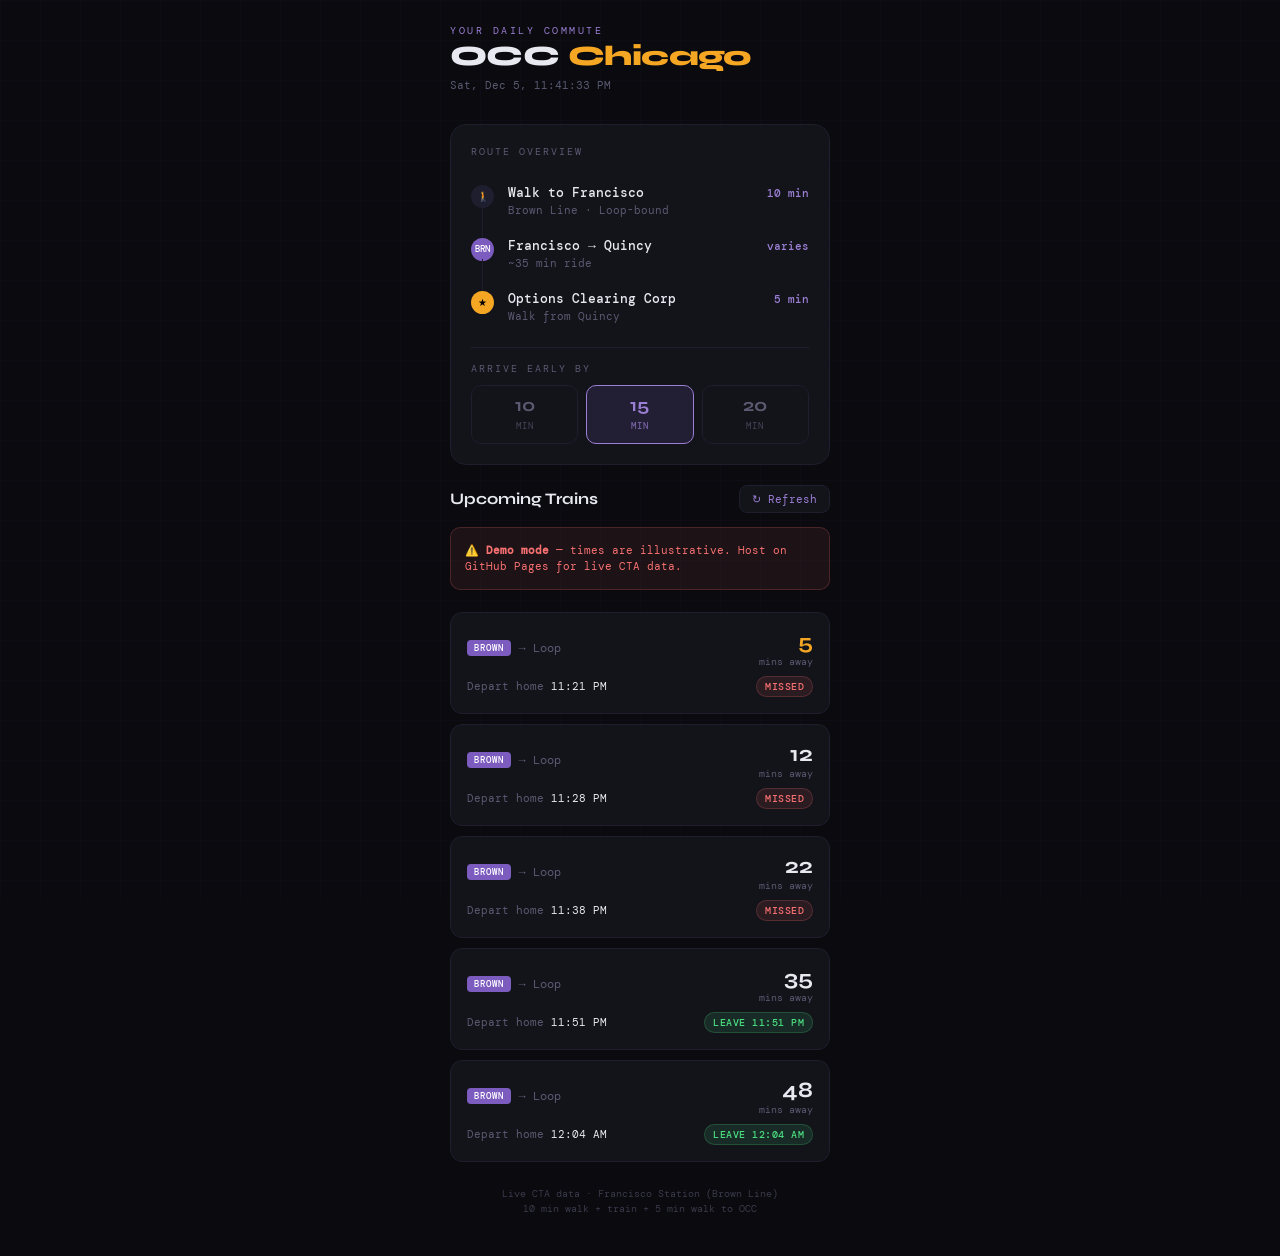
==== index.html @ 8ec89759 "Add files via upload" ====
<!DOCTYPE html>
<html lang="en">
<head>
<meta charset="UTF-8">
<meta name="viewport" content="width=device-width, initial-scale=1.0">
<title>OCC Commute</title>
<link href="https://fonts.googleapis.com/css2?family=DM+Mono:wght@300;400;500&family=Syne:wght@700;800&display=swap" rel="stylesheet">
<style>
  :root {
    --bg: #0a0a0f;
    --surface: #13131a;
    --border: #1e1e2e;
    --brown: #7c5cbf;
    --brown-light: #9b7fd4;
    --accent: #f5a623;
    --text: #e8e8f0;
    --muted: #5a5a72;
    --green: #4ade80;
    --red: #f87171;
  }

  * { box-sizing: border-box; margin: 0; padding: 0; }

  body {
    background: var(--bg);
    color: var(--text);
    font-family: 'DM Mono', monospace;
    min-height: 100vh;
    padding: 0;
    overflow-x: hidden;
  }

  /* Animated grid background */
  body::before {
    content: '';
    position: fixed;
    inset: 0;
    background-image:
      linear-gradient(rgba(124,92,191,0.04) 1px, transparent 1px),
      linear-gradient(90deg, rgba(124,92,191,0.04) 1px, transparent 1px);
    background-size: 40px 40px;
    pointer-events: none;
    z-index: 0;
  }

  .app {
    position: relative;
    z-index: 1;
    max-width: 420px;
    margin: 0 auto;
    padding: 24px 20px 40px;
  }

  /* Header */
  .header {
    margin-bottom: 32px;
  }

  .header-label {
    font-size: 10px;
    letter-spacing: 0.25em;
    color: var(--brown-light);
    text-transform: uppercase;
    margin-bottom: 4px;
  }

  .header h1 {
    font-family: 'Syne', sans-serif;
    font-size: 28px;
    font-weight: 800;
    letter-spacing: -0.02em;
    line-height: 1.1;
  }

  .header h1 span {
    color: var(--accent);
  }

  .current-time {
    font-size: 11px;
    color: var(--muted);
    margin-top: 6px;
  }

  /* Route card */
  .route-card {
    background: var(--surface);
    border: 1px solid var(--border);
    border-radius: 16px;
    padding: 20px;
    margin-bottom: 20px;
  }

  .route-title {
    font-size: 10px;
    letter-spacing: 0.2em;
    text-transform: uppercase;
    color: var(--muted);
    margin-bottom: 16px;
  }

  .route-steps {
    display: flex;
    flex-direction: column;
    gap: 0;
  }

  .step {
    display: flex;
    align-items: flex-start;
    gap: 14px;
    padding: 10px 0;
    position: relative;
  }

  .step:not(:last-child)::after {
    content: '';
    position: absolute;
    left: 11px;
    top: 32px;
    bottom: -10px;
    width: 1px;
    background: var(--border);
  }

  .step-dot {
    width: 23px;
    height: 23px;
    border-radius: 50%;
    flex-shrink: 0;
    display: flex;
    align-items: center;
    justify-content: center;
    font-size: 10px;
    font-weight: 500;
    margin-top: 1px;
  }

  .step-dot.walk { background: var(--border); color: var(--muted); }
  .step-dot.train { background: var(--brown); color: white; font-size: 9px; }
  .step-dot.dest { background: var(--accent); color: #000; }

  .step-info { flex: 1; }
  .step-name { font-size: 13px; font-weight: 500; color: var(--text); }
  .step-detail { font-size: 11px; color: var(--muted); margin-top: 2px; }

  .step-time {
    font-size: 11px;
    color: var(--brown-light);
    font-weight: 500;
    white-space: nowrap;
    margin-top: 2px;
  }

  /* Trains section */
  .section-header {
    display: flex;
    align-items: center;
    justify-content: space-between;
    margin-bottom: 14px;
  }

  .section-title {
    font-family: 'Syne', sans-serif;
    font-size: 16px;
    font-weight: 700;
  }

  .refresh-btn {
    background: var(--surface);
    border: 1px solid var(--border);
    color: var(--brown-light);
    padding: 6px 12px;
    border-radius: 8px;
    font-family: 'DM Mono', monospace;
    font-size: 11px;
    cursor: pointer;
    transition: all 0.2s;
  }

  .refresh-btn:hover {
    border-color: var(--brown);
    color: var(--brown-light);
    background: rgba(124,92,191,0.1);
  }

  .refresh-btn.loading {
    opacity: 0.5;
    pointer-events: none;
  }

  /* Train items */
  .trains-list {
    display: flex;
    flex-direction: column;
    gap: 10px;
  }

  .train-item {
    background: var(--surface);
    border: 1px solid var(--border);
    border-radius: 12px;
    padding: 16px;
    cursor: pointer;
    transition: all 0.2s;
    position: relative;
    overflow: hidden;
  }

  .train-item::before {
    content: '';
    position: absolute;
    left: 0;
    top: 0;
    bottom: 0;
    width: 3px;
    background: var(--brown);
    border-radius: 3px 0 0 3px;
    opacity: 0;
    transition: opacity 0.2s;
  }

  .train-item:hover, .train-item.selected {
    border-color: var(--brown);
    background: rgba(124,92,191,0.08);
  }

  .train-item:hover::before, .train-item.selected::before {
    opacity: 1;
  }

  .train-item.selected {
    border-color: var(--brown-light);
  }

  .train-top {
    display: flex;
    align-items: center;
    justify-content: space-between;
    margin-bottom: 8px;
  }

  .train-route {
    display: flex;
    align-items: center;
    gap: 8px;
  }

  .line-badge {
    background: var(--brown);
    color: white;
    font-size: 9px;
    font-weight: 500;
    letter-spacing: 0.1em;
    padding: 2px 7px;
    border-radius: 4px;
    text-transform: uppercase;
  }

  .train-dest {
    font-size: 12px;
    color: var(--muted);
  }

  .train-arr {
    font-family: 'Syne', sans-serif;
    font-size: 22px;
    font-weight: 700;
    color: var(--text);
  }

  .train-arr.soon { color: var(--accent); }
  .train-arr.now { color: var(--green); }

  .train-mins-label {
    font-size: 10px;
    color: var(--muted);
    text-align: right;
  }

  .train-bottom {
    display: flex;
    align-items: center;
    justify-content: space-between;
  }

  .train-depart {
    font-size: 11px;
    color: var(--muted);
  }

  .depart-highlight {
    color: var(--text);
  }

  .feasibility {
    font-size: 10px;
    padding: 3px 8px;
    border-radius: 20px;
    font-weight: 500;
    letter-spacing: 0.05em;
  }

  .feas-yes {
    background: rgba(74,222,128,0.12);
    color: var(--green);
    border: 1px solid rgba(74,222,128,0.2);
  }

  .feas-tight {
    background: rgba(245,166,35,0.12);
    color: var(--accent);
    border: 1px solid rgba(245,166,35,0.2);
  }

  .feas-no {
    background: rgba(248,113,113,0.1);
    color: var(--red);
    border: 1px solid rgba(248,113,113,0.2);
  }

  /* Selected summary */
  .summary-card {
    background: rgba(124,92,191,0.1);
    border: 1px solid var(--brown);
    border-radius: 16px;
    padding: 20px;
    margin-top: 20px;
    animation: fadeUp 0.3s ease;
  }

  @keyframes fadeUp {
    from { opacity: 0; transform: translateY(10px); }
    to { opacity: 1; transform: translateY(0); }
  }

  .summary-title {
    font-size: 10px;
    letter-spacing: 0.2em;
    text-transform: uppercase;
    color: var(--brown-light);
    margin-bottom: 14px;
  }

  .summary-timeline {
    display: flex;
    flex-direction: column;
    gap: 8px;
  }

  .summary-row {
    display: flex;
    justify-content: space-between;
    align-items: center;
    padding: 6px 0;
    border-bottom: 1px solid rgba(30,30,46,0.8);
  }

  .summary-row:last-child { border-bottom: none; }

  .summary-label { font-size: 11px; color: var(--muted); }
  .summary-value { font-size: 12px; color: var(--text); font-weight: 500; }
  .summary-value.arrival { color: var(--accent); font-family: 'Syne', sans-serif; font-size: 18px; }

  /* Status messages */
  .status-msg {
    text-align: center;
    padding: 40px 20px;
    color: var(--muted);
    font-size: 12px;
    line-height: 1.6;
  }

  .status-msg .icon {
    font-size: 28px;
    display: block;
    margin-bottom: 10px;
  }

  .error-msg {
    color: var(--red);
    background: rgba(248,113,113,0.08);
    border: 1px solid rgba(248,113,113,0.2);
    border-radius: 10px;
    padding: 14px;
    font-size: 12px;
    line-height: 1.5;
  }

  .spinner {
    display: inline-block;
    width: 16px; height: 16px;
    border: 2px solid var(--border);
    border-top-color: var(--brown-light);
    border-radius: 50%;
    animation: spin 0.7s linear infinite;
    vertical-align: middle;
    margin-right: 6px;
  }

  @keyframes spin { to { transform: rotate(360deg); } }

  /* Buffer selector */
  .buffer-section {
    margin-bottom: 20px;
  }

  .buffer-label {
    font-size: 10px;
    letter-spacing: 0.2em;
    text-transform: uppercase;
    color: var(--muted);
    margin-bottom: 10px;
  }

  .buffer-options {
    display: flex;
    gap: 8px;
  }

  .buffer-btn {
    flex: 1;
    background: var(--surface);
    border: 1px solid var(--border);
    color: var(--muted);
    padding: 10px 0;
    border-radius: 10px;
    font-family: 'DM Mono', monospace;
    font-size: 13px;
    cursor: pointer;
    transition: all 0.2s;
    text-align: center;
  }

  .buffer-btn:hover {
    border-color: var(--brown);
    color: var(--text);
  }

  .buffer-btn.active {
    background: rgba(124,92,191,0.15);
    border-color: var(--brown-light);
    color: var(--brown-light);
    font-weight: 500;
  }

  .buffer-btn .buf-min {
    display: block;
    font-family: 'Syne', sans-serif;
    font-size: 18px;
    font-weight: 700;
    color: inherit;
    line-height: 1;
    margin-bottom: 2px;
  }

  .buffer-btn .buf-label {
    font-size: 9px;
    letter-spacing: 0.1em;
    text-transform: uppercase;
    opacity: 0.7;
  }

  .api-note {
    font-size: 10px;
    color: var(--muted);
    text-align: center;
    margin-top: 24px;
    line-height: 1.5;
    opacity: 0.6;
  }
</style>
</head>
<body>
<div class="app">

  <div class="header">
    <div class="header-label">Your Daily Commute</div>
    <h1>OCC <span>Chicago</span></h1>
    <div class="current-time" id="currentTime"></div>
  </div>

  <!-- Route Overview -->
  <div class="route-card">
    <div class="route-title">Route Overview</div>
    <div class="route-steps">
      <div class="step">
        <div class="step-dot walk">🚶</div>
        <div class="step-info">
          <div class="step-name">Walk to Francisco</div>
          <div class="step-detail">Brown Line · Loop-bound</div>
        </div>
        <div class="step-time">10 min</div>
      </div>
      <div class="step">
        <div class="step-dot train">BRN</div>
        <div class="step-info">
          <div class="step-name">Francisco → Quincy</div>
          <div class="step-detail">~35 min ride</div>
        </div>
        <div class="step-time">varies</div>
      </div>
      <div class="step">
        <div class="step-dot dest">★</div>
        <div class="step-info">
          <div class="step-name">Options Clearing Corp</div>
          <div class="step-detail">Walk from Quincy</div>
        </div>
        <div class="step-time">5 min</div>
      </div>
    </div>

    <!-- Buffer baked into route card -->
    <div style="border-top: 1px solid var(--border); margin-top: 14px; padding-top: 14px;">
      <div class="buffer-label" style="margin-bottom:10px;">Arrive early by</div>
      <div class="buffer-options">
        <button class="buffer-btn" onclick="setBuffer(10)" id="buf-10">
          <span class="buf-min">10</span>
          <span class="buf-label">min</span>
        </button>
        <button class="buffer-btn active" onclick="setBuffer(15)" id="buf-15">
          <span class="buf-min">15</span>
          <span class="buf-label">min</span>
        </button>
        <button class="buffer-btn" onclick="setBuffer(20)" id="buf-20">
          <span class="buf-min">20</span>
          <span class="buf-label">min</span>
        </button>
      </div>
    </div>
  </div>

  <!-- Upcoming Trains -->
  <div class="section-header">
    <div class="section-title">Upcoming Trains</div>
    <button class="refresh-btn" id="refreshBtn" onclick="fetchTrains()">↻ Refresh</button>
  </div>

  <div class="trains-list" id="trainsList">
    <div class="status-msg">
      <span class="icon">🚂</span>
      Loading arrivals at Francisco...
    </div>
  </div>

  <div id="summarySection"></div>

  <div class="api-note">
    Live CTA data · Francisco Station (Brown Line)<br>
    10 min walk + train + 5 min walk to OCC
  </div>

</div>

<script>
const API_KEY = 'fd3f8a638792464abd6f64d6b929ff9c';
// Francisco Brown Line stop ID (Loop-bound / toward downtown)
const FRANCISCO_MAP_ID = '41800'; // Francisco station map ID (Brown Line)
const WALK_TO_STATION = 10; // minutes
const WALK_FROM_QUINCY = 5; // minutes
const TRAIN_RIDE = 35; // approximate minutes Francisco to Quincy

let selectedTrain = null;
let bufferMins = 15; // default buffer
window._lastEtas = null;
window._isDemo = false;

function setBuffer(mins) {
  bufferMins = mins;
  [10, 15, 20].forEach(b => {
    document.getElementById(`buf-${b}`)?.classList.toggle('active', b === mins);
  });
  // Re-render with new buffer if data is cached
  if (window._lastEtas) renderTrainItems(window._lastEtas, window._isDemo);
  // Clear summary since timing changed
  document.getElementById('summarySection').innerHTML = '';
  selectedTrain = null;
}

function updateClock() {
  const now = new Date();
  const opts = { hour: '2-digit', minute: '2-digit', second: '2-digit', weekday: 'short', month: 'short', day: 'numeric' };
  document.getElementById('currentTime').textContent = now.toLocaleString('en-US', opts);
}

function fmtTime(date) {
  return date.toLocaleTimeString('en-US', { hour: '2-digit', minute: '2-digit', hour12: true });
}

function parseCTATime(str) {
  // CTA format: 20240101 12:34:56
  const yr = parseInt(str.substring(0,4));
  const mo = parseInt(str.substring(4,6)) - 1;
  const dy = parseInt(str.substring(6,8));
  const hr = parseInt(str.substring(9,11));
  const mn = parseInt(str.substring(12,14));
  const sc = parseInt(str.substring(15,17));
  return new Date(yr, mo, dy, hr, mn, sc);
}

async function fetchTrains() {
  const btn = document.getElementById('refreshBtn');
  const list = document.getElementById('trainsList');
  btn.classList.add('loading');
  btn.textContent = '↻ Loading…';

  const url = `https://lapi.transitchicago.com/api/1.0/ttarrivals.aspx?key=${API_KEY}&mapid=${FRANCISCO_MAP_ID}&max=8&outputType=JSON`;

  try {
    const resp = await fetch(url);
    if (!resp.ok) throw new Error(`HTTP ${resp.status}`);
    const data = await resp.json();

    const root = data?.ctatt;
    if (!root) throw new Error('Invalid API response');

    const errCd = root.errCd?.[0] || root.errCd;
    if (errCd && errCd !== '0') {
      const errNm = root.errNm?.[0] || root.errNm || 'Unknown CTA error';
      throw new Error(`CTA API: ${errNm}`);
    }

    let etas = root.eta;
    if (!etas) {
      list.innerHTML = `<div class="status-msg"><span class="icon">😴</span>No upcoming trains found.<br>Service may be suspended or ended for the night.</div>`;
      return;
    }
    if (!Array.isArray(etas)) etas = [etas];

    const brn = etas.filter(e => e.rt === 'Brn');
    if (brn.length === 0) {
      list.innerHTML = `<div class="status-msg"><span class="icon">🟤</span>No Brown Line trains currently showing.<br>Try refreshing in a moment.</div>`;
      return;
    }

    renderTrains(brn);
  } catch (err) {
    console.error(err);
    list.innerHTML = `<div class="error-msg" style="margin-bottom:12px">⚠️ Could not reach CTA API.<br><small style="opacity:0.8">Error: ${err.message}</small><br><small style="opacity:0.6">Showing demo times below.</small></div>`;
    renderDemoTrains();
  } finally {
    btn.classList.remove('loading');
    btn.textContent = '↻ Refresh';
  }
}

function renderDemoTrains() {
  const now = new Date();
  const items = [5, 12, 22, 35, 48].map((mins, i) => ({
    arrT: new Date(now.getTime() + mins * 60000),
    destNm: 'Loop',
    isApp: mins <= 1,
    isSch: i % 3 === 0
  }));
  window._lastEtas = items;
  window._isDemo = true;
  renderTrainItems(items, true);
}

function renderTrains(etas) {
  const now = new Date();
  const items = etas.map(e => ({
    arrT: parseCTATime(e.arrT),
    destNm: e.destNm,
    isApp: e.isApp === '1',
    isSch: e.isSch === '1'
  })).sort((a, b) => a.arrT - b.arrT);

  window._lastEtas = items;
  window._isDemo = false;
  renderTrainItems(items, false);
}

function renderTrainItems(items, isDemo) {
  const list = document.getElementById('trainsList');
  const now = new Date();

  const demoNote = isDemo
    ? `<div class="error-msg" style="margin-bottom:12px;font-size:11px;">⚠️ <strong>Demo mode</strong> — times are illustrative. Host on GitHub Pages for live CTA data.</div>`
    : '';

  list.innerHTML = demoNote + items.map((t, i) => {
    const minsToTrain = Math.round((t.arrT - now) / 60000);
    const minsDisplay = minsToTrain <= 0 ? 'DUE' : `${minsToTrain}`;
    const minsLabel = minsToTrain <= 0 ? 'arriving now' : minsToTrain === 1 ? 'min away' : 'mins away';
    const arrClass = minsToTrain <= 1 ? 'now' : minsToTrain <= 5 ? 'soon' : '';

    // Buffer baked in: leave home = train arrival - walk - buffer
    // This means the "leave home" time is already early enough to arrive bufferMins before the train
    const leaveAt = new Date(t.arrT.getTime() - WALK_TO_STATION * 60000 - bufferMins * 60000);
    const arriveOCC = new Date(t.arrT.getTime() + TRAIN_RIDE * 60000 + WALK_FROM_QUINCY * 60000);
    const leaveInMins = Math.round((leaveAt - now) / 60000);

    let feasClass, feasLabel;
    if (leaveInMins < -2) {
      feasClass = 'feas-no'; feasLabel = 'MISSED';
    } else if (leaveInMins <= 2) {
      feasClass = 'feas-tight'; feasLabel = leaveInMins <= 0 ? 'LEAVE NOW' : `GO IN ${leaveInMins}m`;
    } else {
      feasClass = 'feas-yes'; feasLabel = `LEAVE ${fmtTime(leaveAt)}`;
    }

    const data = {
      idx: i,
      dest: t.destNm || 'Loop',
      trainArrMs: t.arrT.getTime()
    };

    return `
    <div class="train-item" id="train-${i}" onclick='selectTrain(${JSON.stringify(data)})'>
      <div class="train-top">
        <div class="train-route">
          <span class="line-badge">Brown</span>
          <span class="train-dest">→ ${t.destNm || 'Loop'}</span>
        </div>
        <div style="text-align:right">
          <div class="train-arr ${arrClass}">${minsDisplay}</div>
          <div class="train-mins-label">${minsLabel}</div>
        </div>
      </div>
      <div class="train-bottom">
        <div class="train-depart">Depart home <span class="depart-highlight">${fmtTime(leaveAt)}</span></div>
        <div class="feasibility ${feasClass}">${feasLabel}</div>
      </div>
    </div>`;
  }).join('');
}

function selectTrain(info) {
  document.querySelectorAll('.train-item').forEach(el => el.classList.remove('selected'));
  document.getElementById(`train-${info.idx}`)?.classList.add('selected');
  selectedTrain = info.idx;

  const trainArr = new Date(info.trainArrMs);
  const now = new Date();

  // Buffer baked in throughout
  const leaveAt = new Date(trainArr.getTime() - WALK_TO_STATION * 60000 - bufferMins * 60000);
  const arriveStation = new Date(leaveAt.getTime() + WALK_TO_STATION * 60000);
  const arriveQuincy = new Date(trainArr.getTime() + TRAIN_RIDE * 60000);
  const arriveOCC = new Date(arriveQuincy.getTime() + WALK_FROM_QUINCY * 60000);
  const leaveInMins = Math.round((leaveAt - now) / 60000);
  const totalMins = WALK_TO_STATION + bufferMins + TRAIN_RIDE + WALK_FROM_QUINCY;

  const urgency = leaveInMins <= 0 ? '⚠️ Leave immediately!' :
    leaveInMins <= 3 ? `⚡ Leave in ${leaveInMins} min` :
    `Leave in ${leaveInMins} min`;

  document.getElementById('summarySection').innerHTML = `
  <div class="summary-card">
    <div class="summary-title">Trip Plan · ${bufferMins}min early · → ${info.dest}</div>
    <div class="summary-timeline">
      <div class="summary-row">
        <span class="summary-label">🏠 Leave home</span>
        <span class="summary-value">${fmtTime(leaveAt)} &nbsp;<small style="color:var(--brown-light)">${urgency}</small></span>
      </div>
      <div class="summary-row">
        <span class="summary-label">🚶 Walk · 10 min</span>
        <span class="summary-value">arrive Francisco ${fmtTime(arriveStation)}</span>
      </div>
      <div class="summary-row">
        <span class="summary-label">🚂 Board · ${fmtTime(trainArr)}</span>
        <span class="summary-value">ride ~35 min</span>
      </div>
      <div class="summary-row">
        <span class="summary-label">🚶 Walk · 5 min</span>
        <span class="summary-value">arrive OCC ${fmtTime(arriveOCC)}</span>
      </div>
      <div class="summary-row" style="border-top: 1px solid var(--brown); margin-top:6px; padding-top:10px;">
        <span class="summary-label" style="color:var(--brown-light)">🏢 At desk · ${bufferMins}min early</span>
        <span class="summary-value arrival">${fmtTime(arriveOCC)}</span>
      </div>
      <div class="summary-row">
        <span class="summary-label" style="color:var(--muted)">⏱ Total door-to-desk</span>
        <span class="summary-value" style="color:var(--muted)">${totalMins} min</span>
      </div>
    </div>
  </div>`;
}

// Init
updateClock();
setInterval(updateClock, 1000);
fetchTrains();
setInterval(fetchTrains, 60000);
</script>
</body>
</html>
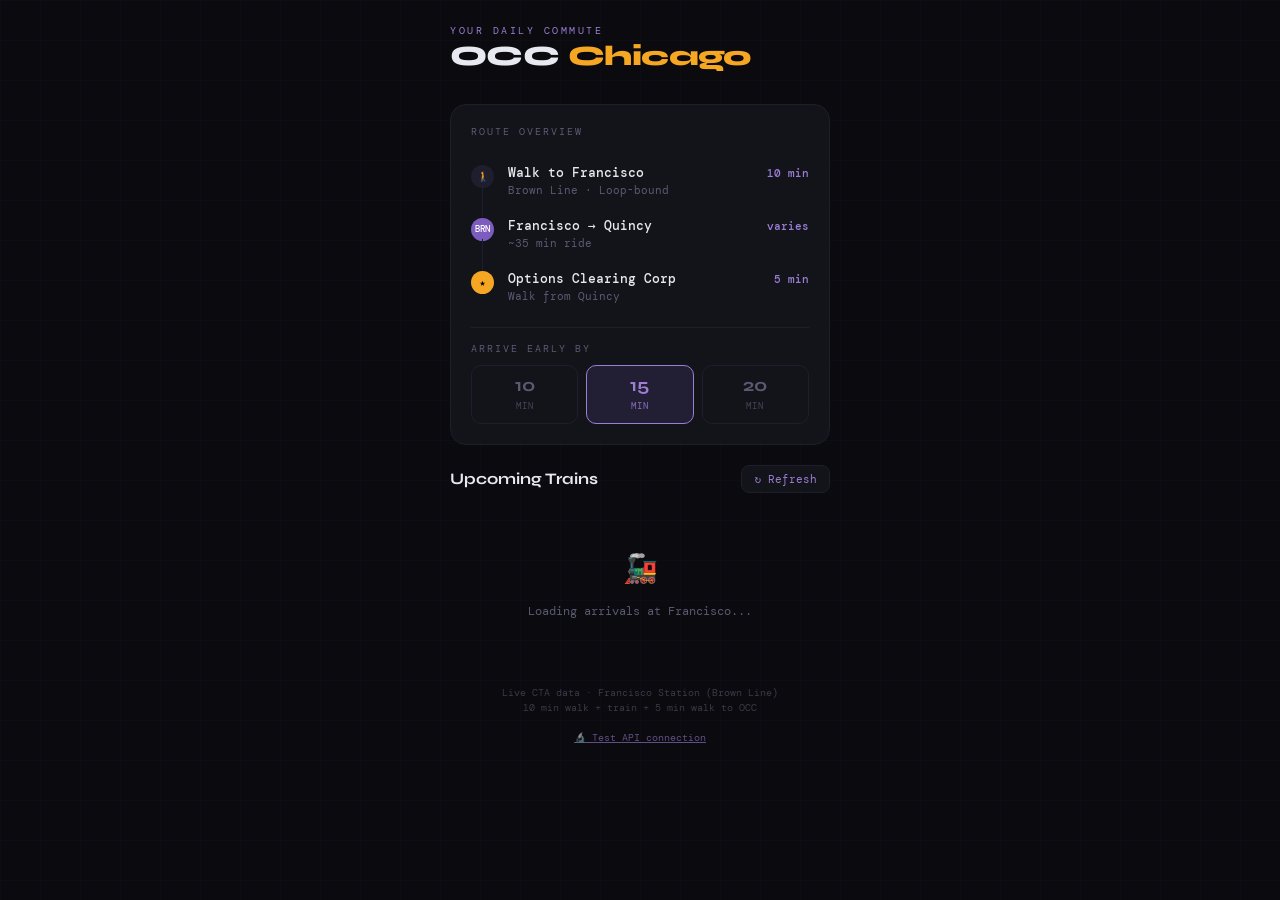
==== commit 4f6570ba: "Add files via upload" ====
--- a/index.html
+++ b/index.html
@@ -545,9 +545,19 @@
 
   <div id="summarySection"></div>
 
+  <!-- API Diagnostic Panel -->
+  <div id="diagPanel" style="display:none; margin-top:20px;">
+    <div class="section-header" style="margin-bottom:10px;">
+      <div class="section-title" style="font-size:14px;">🔬 API Diagnostic</div>
+      <button class="refresh-btn" onclick="hideDiag()" style="font-size:10px;">✕ Close</button>
+    </div>
+    <div id="diagContent" style="background:#0a0a0f;border:1px solid #1e1e2e;border-radius:10px;padding:14px;font-size:11px;color:#a8d8a8;font-family:monospace;white-space:pre-wrap;word-break:break-all;line-height:1.6;max-height:300px;overflow-y:auto;">Running test...</div>
+  </div>
+
   <div class="api-note">
     Live CTA data · Francisco Station (Brown Line)<br>
-    10 min walk + train + 5 min walk to OCC
+    10 min walk + train + 5 min walk to OCC<br><br>
+    <span onclick="runDiag()" style="color:var(--brown-light);cursor:pointer;text-decoration:underline;">🔬 Test API connection</span>
   </div>
 
 </div>
@@ -778,6 +788,126 @@
   </div>`;
 }
 
+// Diagnostic tool
+async function runDiag() {
+  const panel = document.getElementById('diagPanel');
+  const box = document.getElementById('diagContent');
+  panel.style.display = 'block';
+  panel.scrollIntoView({ behavior: 'smooth', block: 'start' });
+  box.style.color = '#a8d8a8';
+  box.textContent = 'Testing CTA API...
+
+URL: https://lapi.transitchicago.com/api/1.0/ttarrivals.aspx
+Key: ' + API_KEY.substring(0,8) + '...
+Map ID: ' + FRANCISCO_MAP_ID + '
+
+Sending request...';
+
+  const url = `https://lapi.transitchicago.com/api/1.0/ttarrivals.aspx?key=${API_KEY}&mapid=${FRANCISCO_MAP_ID}&max=3&outputType=JSON`;
+
+  try {
+    const start = Date.now();
+    const resp = await fetch(url);
+    const elapsed = Date.now() - start;
+
+    let resultText = `HTTP Status: ${resp.status} ${resp.statusText}
+Response time: ${elapsed}ms
+
+`;
+
+    if (!resp.ok) {
+      box.style.color = '#f87171';
+      box.textContent = resultText + `ERROR: Server returned HTTP ${resp.status}
+Your API key may be invalid or not yet activated.`;
+      return;
+    }
+
+    const raw = await resp.text();
+    resultText += 'Raw response:
+' + raw;
+
+    let data;
+    try {
+      data = JSON.parse(raw);
+    } catch(e) {
+      box.style.color = '#f87171';
+      box.textContent = resultText + '
+
+ERROR: Response is not valid JSON.';
+      return;
+    }
+
+    const root = data?.ctatt;
+    const errCd = root?.errCd?.[0] || root?.errCd;
+    const errNm = root?.errNm?.[0] || root?.errNm;
+
+    if (errCd && errCd !== '0') {
+      box.style.color = '#f5a623';
+      box.textContent = `❌ CTA API Error
+
+Error code: ${errCd}
+Error message: ${errNm}
+
+` +
+        (errNm?.toLowerCase().includes('key') || errNm?.toLowerCase().includes('auth')
+          ? 'Your API key is not activated yet.
+Email: webmaster@transitchicago.com
+Ask them to activate key: ' + API_KEY
+          : 'Check the error message above.') +
+        `
+
+Full response:
+${JSON.stringify(data, null, 2)}`;
+      return;
+    }
+
+    const etas = root?.eta;
+    if (!etas || (Array.isArray(etas) && etas.length === 0)) {
+      box.style.color = '#f5a623';
+      box.textContent = `⚠️ API connected but no trains returned.
+
+This is normal late at night when service ends.
+Try again during service hours (approx 4am–1am).
+
+Full response:
+${JSON.stringify(data, null, 2)}`;
+      return;
+    }
+
+    const etaArr = Array.isArray(etas) ? etas : [etas];
+    box.style.color = '#4ade80';
+    box.textContent = `✅ API is working!
+
+Found ${etaArr.length} upcoming train(s) at Francisco.
+
+Next trains:
+` +
+      etaArr.slice(0,3).map(e => `  · ${e.rt} → ${e.destNm} arriving ${e.arrT}`).join('
+') +
+      `
+
+Response time: ${elapsed}ms
+
+If you still see demo mode in the main list,
+try hitting ↻ Refresh.`;
+
+  } catch(err) {
+    box.style.color = '#f87171';
+    box.textContent = `❌ Network error — could not reach CTA servers.
+
+Error: ${err.message}
+
+Possible causes:
+  · No internet connection
+  · CTA servers are down
+  · CORS blocked (only happens if not on GitHub Pages)`;
+  }
+}
+
+function hideDiag() {
+  document.getElementById('diagPanel').style.display = 'none';
+}
+
 // Init
 updateClock();
 setInterval(updateClock, 1000);
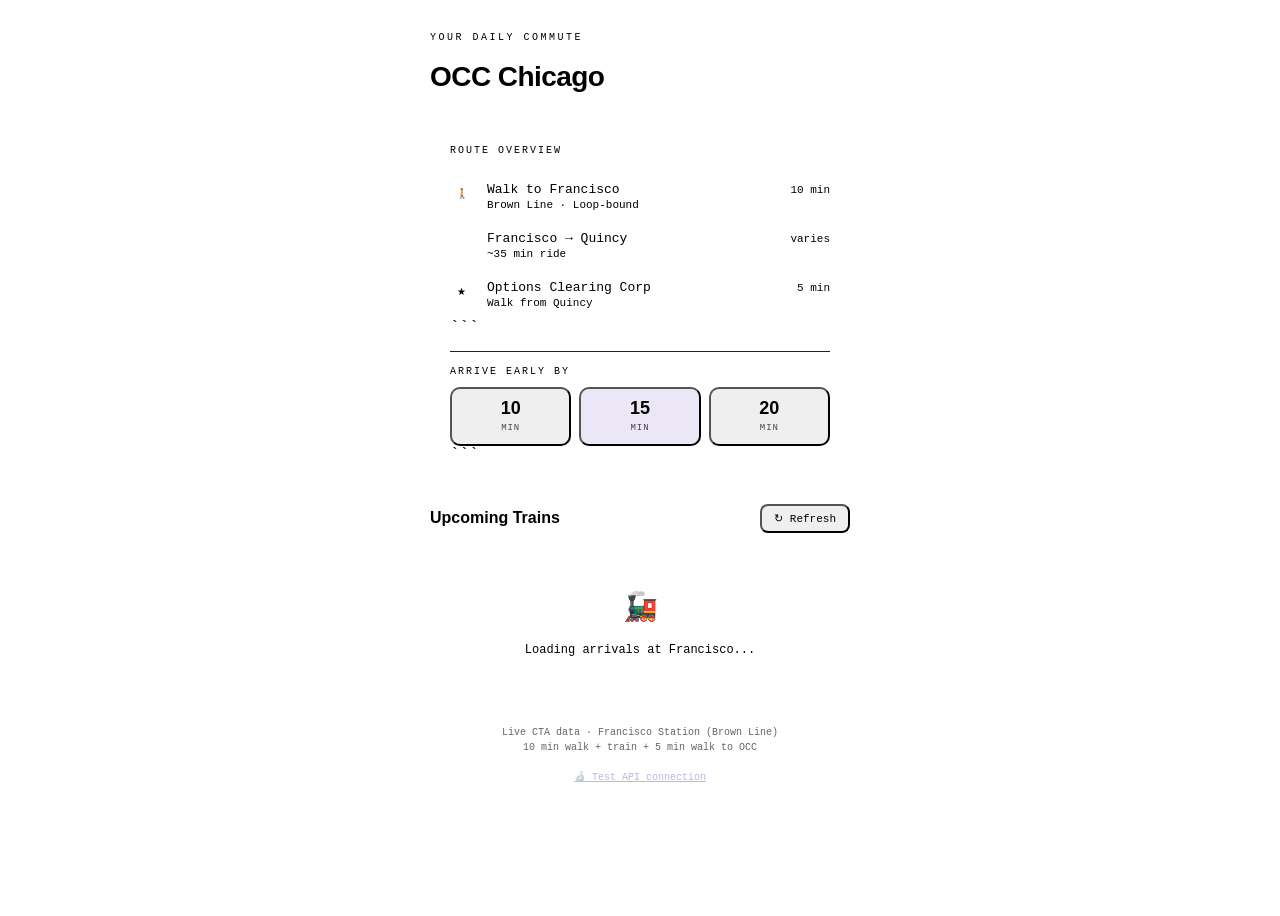
==== commit bd9d306f: "Update index.html fix cta api cors issue" ====
--- a/index.html
+++ b/index.html
@@ -1,4 +1,5 @@
 <!DOCTYPE html>
+
 <html lang="en">
 <head>
 <meta charset="UTF-8">
@@ -19,457 +20,458 @@
     --red: #f87171;
   }
 
-  * { box-sizing: border-box; margin: 0; padding: 0; }
-
-  body {
-    background: var(--bg);
-    color: var(--text);
-    font-family: 'DM Mono', monospace;
-    min-height: 100vh;
-    padding: 0;
-    overflow-x: hidden;
-  }
-
-  /* Animated grid background */
-  body::before {
-    content: '';
-    position: fixed;
-    inset: 0;
-    background-image:
-      linear-gradient(rgba(124,92,191,0.04) 1px, transparent 1px),
-      linear-gradient(90deg, rgba(124,92,191,0.04) 1px, transparent 1px);
-    background-size: 40px 40px;
-    pointer-events: none;
-    z-index: 0;
-  }
-
-  .app {
-    position: relative;
-    z-index: 1;
-    max-width: 420px;
-    margin: 0 auto;
-    padding: 24px 20px 40px;
-  }
-
-  /* Header */
-  .header {
-    margin-bottom: 32px;
-  }
-
-  .header-label {
-    font-size: 10px;
-    letter-spacing: 0.25em;
-    color: var(--brown-light);
-    text-transform: uppercase;
-    margin-bottom: 4px;
-  }
-
-  .header h1 {
-    font-family: 'Syne', sans-serif;
-    font-size: 28px;
-    font-weight: 800;
-    letter-spacing: -0.02em;
-    line-height: 1.1;
-  }
-
-  .header h1 span {
-    color: var(--accent);
-  }
-
-  .current-time {
-    font-size: 11px;
-    color: var(--muted);
-    margin-top: 6px;
-  }
-
-  /* Route card */
-  .route-card {
-    background: var(--surface);
-    border: 1px solid var(--border);
-    border-radius: 16px;
-    padding: 20px;
-    margin-bottom: 20px;
-  }
-
-  .route-title {
-    font-size: 10px;
-    letter-spacing: 0.2em;
-    text-transform: uppercase;
-    color: var(--muted);
-    margin-bottom: 16px;
-  }
-
-  .route-steps {
-    display: flex;
-    flex-direction: column;
-    gap: 0;
-  }
-
-  .step {
-    display: flex;
-    align-items: flex-start;
-    gap: 14px;
-    padding: 10px 0;
-    position: relative;
-  }
-
-  .step:not(:last-child)::after {
-    content: '';
-    position: absolute;
-    left: 11px;
-    top: 32px;
-    bottom: -10px;
-    width: 1px;
-    background: var(--border);
-  }
-
-  .step-dot {
-    width: 23px;
-    height: 23px;
-    border-radius: 50%;
-    flex-shrink: 0;
-    display: flex;
-    align-items: center;
-    justify-content: center;
-    font-size: 10px;
-    font-weight: 500;
-    margin-top: 1px;
-  }
-
-  .step-dot.walk { background: var(--border); color: var(--muted); }
-  .step-dot.train { background: var(--brown); color: white; font-size: 9px; }
-  .step-dot.dest { background: var(--accent); color: #000; }
-
-  .step-info { flex: 1; }
-  .step-name { font-size: 13px; font-weight: 500; color: var(--text); }
-  .step-detail { font-size: 11px; color: var(--muted); margin-top: 2px; }
-
-  .step-time {
-    font-size: 11px;
-    color: var(--brown-light);
-    font-weight: 500;
-    white-space: nowrap;
-    margin-top: 2px;
-  }
-
-  /* Trains section */
-  .section-header {
-    display: flex;
-    align-items: center;
-    justify-content: space-between;
-    margin-bottom: 14px;
-  }
-
-  .section-title {
-    font-family: 'Syne', sans-serif;
-    font-size: 16px;
-    font-weight: 700;
-  }
-
-  .refresh-btn {
-    background: var(--surface);
-    border: 1px solid var(--border);
-    color: var(--brown-light);
-    padding: 6px 12px;
-    border-radius: 8px;
-    font-family: 'DM Mono', monospace;
-    font-size: 11px;
-    cursor: pointer;
-    transition: all 0.2s;
-  }
-
-  .refresh-btn:hover {
-    border-color: var(--brown);
-    color: var(--brown-light);
-    background: rgba(124,92,191,0.1);
-  }
-
-  .refresh-btn.loading {
-    opacity: 0.5;
-    pointer-events: none;
-  }
-
-  /* Train items */
-  .trains-list {
-    display: flex;
-    flex-direction: column;
-    gap: 10px;
-  }
-
-  .train-item {
-    background: var(--surface);
-    border: 1px solid var(--border);
-    border-radius: 12px;
-    padding: 16px;
-    cursor: pointer;
-    transition: all 0.2s;
-    position: relative;
-    overflow: hidden;
-  }
-
-  .train-item::before {
-    content: '';
-    position: absolute;
-    left: 0;
-    top: 0;
-    bottom: 0;
-    width: 3px;
-    background: var(--brown);
-    border-radius: 3px 0 0 3px;
-    opacity: 0;
-    transition: opacity 0.2s;
-  }
-
-  .train-item:hover, .train-item.selected {
-    border-color: var(--brown);
-    background: rgba(124,92,191,0.08);
-  }
-
-  .train-item:hover::before, .train-item.selected::before {
-    opacity: 1;
-  }
-
-  .train-item.selected {
-    border-color: var(--brown-light);
-  }
-
-  .train-top {
-    display: flex;
-    align-items: center;
-    justify-content: space-between;
-    margin-bottom: 8px;
-  }
-
-  .train-route {
-    display: flex;
-    align-items: center;
-    gap: 8px;
-  }
-
-  .line-badge {
-    background: var(--brown);
-    color: white;
-    font-size: 9px;
-    font-weight: 500;
-    letter-spacing: 0.1em;
-    padding: 2px 7px;
-    border-radius: 4px;
-    text-transform: uppercase;
-  }
-
-  .train-dest {
-    font-size: 12px;
-    color: var(--muted);
-  }
-
-  .train-arr {
-    font-family: 'Syne', sans-serif;
-    font-size: 22px;
-    font-weight: 700;
-    color: var(--text);
-  }
-
-  .train-arr.soon { color: var(--accent); }
-  .train-arr.now { color: var(--green); }
-
-  .train-mins-label {
-    font-size: 10px;
-    color: var(--muted);
-    text-align: right;
-  }
-
-  .train-bottom {
-    display: flex;
-    align-items: center;
-    justify-content: space-between;
-  }
-
-  .train-depart {
-    font-size: 11px;
-    color: var(--muted);
-  }
-
-  .depart-highlight {
-    color: var(--text);
-  }
-
-  .feasibility {
-    font-size: 10px;
-    padding: 3px 8px;
-    border-radius: 20px;
-    font-weight: 500;
-    letter-spacing: 0.05em;
-  }
-
-  .feas-yes {
-    background: rgba(74,222,128,0.12);
-    color: var(--green);
-    border: 1px solid rgba(74,222,128,0.2);
-  }
-
-  .feas-tight {
-    background: rgba(245,166,35,0.12);
-    color: var(--accent);
-    border: 1px solid rgba(245,166,35,0.2);
-  }
-
-  .feas-no {
-    background: rgba(248,113,113,0.1);
-    color: var(--red);
-    border: 1px solid rgba(248,113,113,0.2);
-  }
-
-  /* Selected summary */
-  .summary-card {
-    background: rgba(124,92,191,0.1);
-    border: 1px solid var(--brown);
-    border-radius: 16px;
-    padding: 20px;
-    margin-top: 20px;
-    animation: fadeUp 0.3s ease;
-  }
-
-  @keyframes fadeUp {
-    from { opacity: 0; transform: translateY(10px); }
-    to { opacity: 1; transform: translateY(0); }
-  }
-
-  .summary-title {
-    font-size: 10px;
-    letter-spacing: 0.2em;
-    text-transform: uppercase;
-    color: var(--brown-light);
-    margin-bottom: 14px;
-  }
-
-  .summary-timeline {
-    display: flex;
-    flex-direction: column;
-    gap: 8px;
-  }
-
-  .summary-row {
-    display: flex;
-    justify-content: space-between;
-    align-items: center;
-    padding: 6px 0;
-    border-bottom: 1px solid rgba(30,30,46,0.8);
-  }
-
-  .summary-row:last-child { border-bottom: none; }
-
-  .summary-label { font-size: 11px; color: var(--muted); }
-  .summary-value { font-size: 12px; color: var(--text); font-weight: 500; }
-  .summary-value.arrival { color: var(--accent); font-family: 'Syne', sans-serif; font-size: 18px; }
-
-  /* Status messages */
-  .status-msg {
-    text-align: center;
-    padding: 40px 20px;
-    color: var(--muted);
-    font-size: 12px;
-    line-height: 1.6;
-  }
-
-  .status-msg .icon {
-    font-size: 28px;
-    display: block;
-    margin-bottom: 10px;
-  }
-
-  .error-msg {
-    color: var(--red);
-    background: rgba(248,113,113,0.08);
-    border: 1px solid rgba(248,113,113,0.2);
-    border-radius: 10px;
-    padding: 14px;
-    font-size: 12px;
-    line-height: 1.5;
-  }
-
-  .spinner {
-    display: inline-block;
-    width: 16px; height: 16px;
-    border: 2px solid var(--border);
-    border-top-color: var(--brown-light);
-    border-radius: 50%;
-    animation: spin 0.7s linear infinite;
-    vertical-align: middle;
-    margin-right: 6px;
-  }
-
-  @keyframes spin { to { transform: rotate(360deg); } }
-
-  /* Buffer selector */
-  .buffer-section {
-    margin-bottom: 20px;
-  }
-
-  .buffer-label {
-    font-size: 10px;
-    letter-spacing: 0.2em;
-    text-transform: uppercase;
-    color: var(--muted);
-    margin-bottom: 10px;
-  }
-
-  .buffer-options {
-    display: flex;
-    gap: 8px;
-  }
-
-  .buffer-btn {
-    flex: 1;
-    background: var(--surface);
-    border: 1px solid var(--border);
-    color: var(--muted);
-    padding: 10px 0;
-    border-radius: 10px;
-    font-family: 'DM Mono', monospace;
-    font-size: 13px;
-    cursor: pointer;
-    transition: all 0.2s;
-    text-align: center;
-  }
-
-  .buffer-btn:hover {
-    border-color: var(--brown);
-    color: var(--text);
-  }
-
-  .buffer-btn.active {
-    background: rgba(124,92,191,0.15);
-    border-color: var(--brown-light);
-    color: var(--brown-light);
-    font-weight: 500;
-  }
-
-  .buffer-btn .buf-min {
-    display: block;
-    font-family: 'Syne', sans-serif;
-    font-size: 18px;
-    font-weight: 700;
-    color: inherit;
-    line-height: 1;
-    margin-bottom: 2px;
-  }
-
-  .buffer-btn .buf-label {
-    font-size: 9px;
-    letter-spacing: 0.1em;
-    text-transform: uppercase;
-    opacity: 0.7;
-  }
-
-  .api-note {
-    font-size: 10px;
-    color: var(--muted);
-    text-align: center;
-    margin-top: 24px;
-    line-height: 1.5;
-    opacity: 0.6;
-  }
+- { box-sizing: border-box; margin: 0; padding: 0; }
+
+body {
+background: var(–bg);
+color: var(–text);
+font-family: ‘DM Mono’, monospace;
+min-height: 100vh;
+padding: 0;
+overflow-x: hidden;
+}
+
+/* Animated grid background */
+body::before {
+content: ‘’;
+position: fixed;
+inset: 0;
+background-image:
+linear-gradient(rgba(124,92,191,0.04) 1px, transparent 1px),
+linear-gradient(90deg, rgba(124,92,191,0.04) 1px, transparent 1px);
+background-size: 40px 40px;
+pointer-events: none;
+z-index: 0;
+}
+
+.app {
+position: relative;
+z-index: 1;
+max-width: 420px;
+margin: 0 auto;
+padding: 24px 20px 40px;
+}
+
+/* Header */
+.header {
+margin-bottom: 32px;
+}
+
+.header-label {
+font-size: 10px;
+letter-spacing: 0.25em;
+color: var(–brown-light);
+text-transform: uppercase;
+margin-bottom: 4px;
+}
+
+.header h1 {
+font-family: ‘Syne’, sans-serif;
+font-size: 28px;
+font-weight: 800;
+letter-spacing: -0.02em;
+line-height: 1.1;
+}
+
+.header h1 span {
+color: var(–accent);
+}
+
+.current-time {
+font-size: 11px;
+color: var(–muted);
+margin-top: 6px;
+}
+
+/* Route card */
+.route-card {
+background: var(–surface);
+border: 1px solid var(–border);
+border-radius: 16px;
+padding: 20px;
+margin-bottom: 20px;
+}
+
+.route-title {
+font-size: 10px;
+letter-spacing: 0.2em;
+text-transform: uppercase;
+color: var(–muted);
+margin-bottom: 16px;
+}
+
+.route-steps {
+display: flex;
+flex-direction: column;
+gap: 0;
+}
+
+.step {
+display: flex;
+align-items: flex-start;
+gap: 14px;
+padding: 10px 0;
+position: relative;
+}
+
+.step:not(:last-child)::after {
+content: ‘’;
+position: absolute;
+left: 11px;
+top: 32px;
+bottom: -10px;
+width: 1px;
+background: var(–border);
+}
+
+.step-dot {
+width: 23px;
+height: 23px;
+border-radius: 50%;
+flex-shrink: 0;
+display: flex;
+align-items: center;
+justify-content: center;
+font-size: 10px;
+font-weight: 500;
+margin-top: 1px;
+}
+
+.step-dot.walk { background: var(–border); color: var(–muted); }
+.step-dot.train { background: var(–brown); color: white; font-size: 9px; }
+.step-dot.dest { background: var(–accent); color: #000; }
+
+.step-info { flex: 1; }
+.step-name { font-size: 13px; font-weight: 500; color: var(–text); }
+.step-detail { font-size: 11px; color: var(–muted); margin-top: 2px; }
+
+.step-time {
+font-size: 11px;
+color: var(–brown-light);
+font-weight: 500;
+white-space: nowrap;
+margin-top: 2px;
+}
+
+/* Trains section */
+.section-header {
+display: flex;
+align-items: center;
+justify-content: space-between;
+margin-bottom: 14px;
+}
+
+.section-title {
+font-family: ‘Syne’, sans-serif;
+font-size: 16px;
+font-weight: 700;
+}
+
+.refresh-btn {
+background: var(–surface);
+border: 1px solid var(–border);
+color: var(–brown-light);
+padding: 6px 12px;
+border-radius: 8px;
+font-family: ‘DM Mono’, monospace;
+font-size: 11px;
+cursor: pointer;
+transition: all 0.2s;
+}
+
+.refresh-btn:hover {
+border-color: var(–brown);
+color: var(–brown-light);
+background: rgba(124,92,191,0.1);
+}
+
+.refresh-btn.loading {
+opacity: 0.5;
+pointer-events: none;
+}
+
+/* Train items */
+.trains-list {
+display: flex;
+flex-direction: column;
+gap: 10px;
+}
+
+.train-item {
+background: var(–surface);
+border: 1px solid var(–border);
+border-radius: 12px;
+padding: 16px;
+cursor: pointer;
+transition: all 0.2s;
+position: relative;
+overflow: hidden;
+}
+
+.train-item::before {
+content: ‘’;
+position: absolute;
+left: 0;
+top: 0;
+bottom: 0;
+width: 3px;
+background: var(–brown);
+border-radius: 3px 0 0 3px;
+opacity: 0;
+transition: opacity 0.2s;
+}
+
+.train-item:hover, .train-item.selected {
+border-color: var(–brown);
+background: rgba(124,92,191,0.08);
+}
+
+.train-item:hover::before, .train-item.selected::before {
+opacity: 1;
+}
+
+.train-item.selected {
+border-color: var(–brown-light);
+}
+
+.train-top {
+display: flex;
+align-items: center;
+justify-content: space-between;
+margin-bottom: 8px;
+}
+
+.train-route {
+display: flex;
+align-items: center;
+gap: 8px;
+}
+
+.line-badge {
+background: var(–brown);
+color: white;
+font-size: 9px;
+font-weight: 500;
+letter-spacing: 0.1em;
+padding: 2px 7px;
+border-radius: 4px;
+text-transform: uppercase;
+}
+
+.train-dest {
+font-size: 12px;
+color: var(–muted);
+}
+
+.train-arr {
+font-family: ‘Syne’, sans-serif;
+font-size: 22px;
+font-weight: 700;
+color: var(–text);
+}
+
+.train-arr.soon { color: var(–accent); }
+.train-arr.now { color: var(–green); }
+
+.train-mins-label {
+font-size: 10px;
+color: var(–muted);
+text-align: right;
+}
+
+.train-bottom {
+display: flex;
+align-items: center;
+justify-content: space-between;
+}
+
+.train-depart {
+font-size: 11px;
+color: var(–muted);
+}
+
+.depart-highlight {
+color: var(–text);
+}
+
+.feasibility {
+font-size: 10px;
+padding: 3px 8px;
+border-radius: 20px;
+font-weight: 500;
+letter-spacing: 0.05em;
+}
+
+.feas-yes {
+background: rgba(74,222,128,0.12);
+color: var(–green);
+border: 1px solid rgba(74,222,128,0.2);
+}
+
+.feas-tight {
+background: rgba(245,166,35,0.12);
+color: var(–accent);
+border: 1px solid rgba(245,166,35,0.2);
+}
+
+.feas-no {
+background: rgba(248,113,113,0.1);
+color: var(–red);
+border: 1px solid rgba(248,113,113,0.2);
+}
+
+/* Selected summary */
+.summary-card {
+background: rgba(124,92,191,0.1);
+border: 1px solid var(–brown);
+border-radius: 16px;
+padding: 20px;
+margin-top: 20px;
+animation: fadeUp 0.3s ease;
+}
+
+@keyframes fadeUp {
+from { opacity: 0; transform: translateY(10px); }
+to { opacity: 1; transform: translateY(0); }
+}
+
+.summary-title {
+font-size: 10px;
+letter-spacing: 0.2em;
+text-transform: uppercase;
+color: var(–brown-light);
+margin-bottom: 14px;
+}
+
+.summary-timeline {
+display: flex;
+flex-direction: column;
+gap: 8px;
+}
+
+.summary-row {
+display: flex;
+justify-content: space-between;
+align-items: center;
+padding: 6px 0;
+border-bottom: 1px solid rgba(30,30,46,0.8);
+}
+
+.summary-row:last-child { border-bottom: none; }
+
+.summary-label { font-size: 11px; color: var(–muted); }
+.summary-value { font-size: 12px; color: var(–text); font-weight: 500; }
+.summary-value.arrival { color: var(–accent); font-family: ‘Syne’, sans-serif; font-size: 18px; }
+
+/* Status messages */
+.status-msg {
+text-align: center;
+padding: 40px 20px;
+color: var(–muted);
+font-size: 12px;
+line-height: 1.6;
+}
+
+.status-msg .icon {
+font-size: 28px;
+display: block;
+margin-bottom: 10px;
+}
+
+.error-msg {
+color: var(–red);
+background: rgba(248,113,113,0.08);
+border: 1px solid rgba(248,113,113,0.2);
+border-radius: 10px;
+padding: 14px;
+font-size: 12px;
+line-height: 1.5;
+}
+
+.spinner {
+display: inline-block;
+width: 16px; height: 16px;
+border: 2px solid var(–border);
+border-top-color: var(–brown-light);
+border-radius: 50%;
+animation: spin 0.7s linear infinite;
+vertical-align: middle;
+margin-right: 6px;
+}
+
+@keyframes spin { to { transform: rotate(360deg); } }
+
+/* Buffer selector */
+.buffer-section {
+margin-bottom: 20px;
+}
+
+.buffer-label {
+font-size: 10px;
+letter-spacing: 0.2em;
+text-transform: uppercase;
+color: var(–muted);
+margin-bottom: 10px;
+}
+
+.buffer-options {
+display: flex;
+gap: 8px;
+}
+
+.buffer-btn {
+flex: 1;
+background: var(–surface);
+border: 1px solid var(–border);
+color: var(–muted);
+padding: 10px 0;
+border-radius: 10px;
+font-family: ‘DM Mono’, monospace;
+font-size: 13px;
+cursor: pointer;
+transition: all 0.2s;
+text-align: center;
+}
+
+.buffer-btn:hover {
+border-color: var(–brown);
+color: var(–text);
+}
+
+.buffer-btn.active {
+background: rgba(124,92,191,0.15);
+border-color: var(–brown-light);
+color: var(–brown-light);
+font-weight: 500;
+}
+
+.buffer-btn .buf-min {
+display: block;
+font-family: ‘Syne’, sans-serif;
+font-size: 18px;
+font-weight: 700;
+color: inherit;
+line-height: 1;
+margin-bottom: 2px;
+}
+
+.buffer-btn .buf-label {
+font-size: 9px;
+letter-spacing: 0.1em;
+text-transform: uppercase;
+opacity: 0.7;
+}
+
+.api-note {
+font-size: 10px;
+color: var(–muted);
+text-align: center;
+margin-top: 24px;
+line-height: 1.5;
+opacity: 0.6;
+}
 </style>
+
 </head>
 <body>
 <div class="app">
@@ -481,6 +483,7 @@
   </div>
 
   <!-- Route Overview -->
+
   <div class="route-card">
     <div class="route-title">Route Overview</div>
     <div class="route-steps">
@@ -510,27 +513,31 @@
       </div>
     </div>
 
-    <!-- Buffer baked into route card -->
-    <div style="border-top: 1px solid var(--border); margin-top: 14px; padding-top: 14px;">
-      <div class="buffer-label" style="margin-bottom:10px;">Arrive early by</div>
-      <div class="buffer-options">
-        <button class="buffer-btn" onclick="setBuffer(10)" id="buf-10">
-          <span class="buf-min">10</span>
-          <span class="buf-label">min</span>
-        </button>
-        <button class="buffer-btn active" onclick="setBuffer(15)" id="buf-15">
-          <span class="buf-min">15</span>
-          <span class="buf-label">min</span>
-        </button>
-        <button class="buffer-btn" onclick="setBuffer(20)" id="buf-20">
-          <span class="buf-min">20</span>
-          <span class="buf-label">min</span>
-        </button>
-      </div>
-    </div>
+```
+<!-- Buffer baked into route card -->
+<div style="border-top: 1px solid var(--border); margin-top: 14px; padding-top: 14px;">
+  <div class="buffer-label" style="margin-bottom:10px;">Arrive early by</div>
+  <div class="buffer-options">
+    <button class="buffer-btn" onclick="setBuffer(10)" id="buf-10">
+      <span class="buf-min">10</span>
+      <span class="buf-label">min</span>
+    </button>
+    <button class="buffer-btn active" onclick="setBuffer(15)" id="buf-15">
+      <span class="buf-min">15</span>
+      <span class="buf-label">min</span>
+    </button>
+    <button class="buffer-btn" onclick="setBuffer(20)" id="buf-20">
+      <span class="buf-min">20</span>
+      <span class="buf-label">min</span>
+    </button>
   </div>
+</div>
+```
+
+  </div>
 
   <!-- Upcoming Trains -->
+
   <div class="section-header">
     <div class="section-title">Upcoming Trains</div>
     <button class="refresh-btn" id="refreshBtn" onclick="fetchTrains()">↻ Refresh</button>
@@ -546,6 +553,7 @@
   <div id="summarySection"></div>
 
   <!-- API Diagnostic Panel -->
+
   <div id="diagPanel" style="display:none; margin-top:20px;">
     <div class="section-header" style="margin-bottom:10px;">
       <div class="section-title" style="font-size:14px;">🔬 API Diagnostic</div>
@@ -598,14 +606,25 @@
 }
 
 function parseCTATime(str) {
-  // CTA format: 20240101 12:34:56
-  const yr = parseInt(str.substring(0,4));
-  const mo = parseInt(str.substring(4,6)) - 1;
-  const dy = parseInt(str.substring(6,8));
-  const hr = parseInt(str.substring(9,11));
-  const mn = parseInt(str.substring(12,14));
-  const sc = parseInt(str.substring(15,17));
-  return new Date(yr, mo, dy, hr, mn, sc);
+  // CTA format: "20250225 14:30:00" — 8 date chars, space, HH:MM:SS
+  // Also handle ISO format just in case
+  if (!str) return new Date(NaN);
+  try {
+    // Standard CTA format: YYYYMMDD HH:MM:SS
+    if (/^\d{8} \d{2}:\d{2}:\d{2}$/.test(str.trim())) {
+      const yr = parseInt(str.substring(0, 4));
+      const mo = parseInt(str.substring(4, 6)) - 1;
+      const dy = parseInt(str.substring(6, 8));
+      const hr = parseInt(str.substring(9, 11));
+      const mn = parseInt(str.substring(12, 14));
+      const sc = parseInt(str.substring(15, 17));
+      return new Date(yr, mo, dy, hr, mn, sc);
+    }
+    // Fallback: try native Date parse
+    return new Date(str);
+  } catch(e) {
+    return new Date(NaN);
+  }
 }
 
 async function fetchTrains() {
@@ -614,39 +633,48 @@
   btn.classList.add('loading');
   btn.textContent = '↻ Loading…';
 
-  const url = `https://lapi.transitchicago.com/api/1.0/ttarrivals.aspx?key=${API_KEY}&mapid=${FRANCISCO_MAP_ID}&max=8&outputType=JSON`;
+  // CTA API does not send CORS headers, so we route through a free CORS proxy.
+  // corsproxy.io simply forwards the request and adds the missing CORS header.
+  const ctaUrl = `https://lapi.transitchicago.com/api/1.0/ttarrivals.aspx?key=${API_KEY}&mapid=${FRANCISCO_MAP_ID}&max=8&outputType=JSON`;
+  const url = `https://corsproxy.io/?url=${encodeURIComponent(ctaUrl)}`;
 
   try {
     const resp = await fetch(url);
     if (!resp.ok) throw new Error(`HTTP ${resp.status}`);
-    const data = await resp.json();
+
+    const raw = await resp.text();
+    let data;
+    try {
+      data = JSON.parse(raw);
+    } catch(e) {
+      throw new Error('CTA returned invalid JSON: ' + raw.substring(0, 100));
+    }
 
     const root = data?.ctatt;
-    if (!root) throw new Error('Invalid API response');
-
-    const errCd = root.errCd?.[0] || root.errCd;
-    if (errCd && errCd !== '0') {
+    if (!root) throw new Error('No ctatt in response: ' + raw.substring(0, 200));
+
+    // errCd can be string "0" or integer 0 — coerce to string for comparison
+    const errCd = String(root.errCd?.[0] ?? root.errCd ?? '0');
+    if (errCd !== '0') {
       const errNm = root.errNm?.[0] || root.errNm || 'Unknown CTA error';
-      throw new Error(`CTA API: ${errNm}`);
+      throw new Error(`CTA API error ${errCd}: ${errNm}`);
     }
 
     let etas = root.eta;
-    if (!etas) {
-      list.innerHTML = `<div class="status-msg"><span class="icon">😴</span>No upcoming trains found.<br>Service may be suspended or ended for the night.</div>`;
+    if (!etas || (Array.isArray(etas) && etas.length === 0)) {
+      list.innerHTML = `<div class="status-msg"><span class="icon">😴</span>No upcoming trains found.<br>Service may have ended for the night.</div>`;
       return;
     }
     if (!Array.isArray(etas)) etas = [etas];
 
-    const brn = etas.filter(e => e.rt === 'Brn');
-    if (brn.length === 0) {
-      list.innerHTML = `<div class="status-msg"><span class="icon">🟤</span>No Brown Line trains currently showing.<br>Try refreshing in a moment.</div>`;
-      return;
-    }
-
-    renderTrains(brn);
+    // mapid returns all lines at the station — filter Brown Line only
+    const brn = etas.filter(e => e.rt === 'Brn' || e.rt === 'Brown');
+    const useEtas = brn.length > 0 ? brn : etas; // fallback: show all if filter returns nothing
+
+    renderTrains(useEtas);
   } catch (err) {
-    console.error(err);
-    list.innerHTML = `<div class="error-msg" style="margin-bottom:12px">⚠️ Could not reach CTA API.<br><small style="opacity:0.8">Error: ${err.message}</small><br><small style="opacity:0.6">Showing demo times below.</small></div>`;
+    console.error('fetchTrains error:', err);
+    list.innerHTML = `<div class="error-msg" style="margin-bottom:12px">⚠️ ${err.message}<br><small style="opacity:0.6;display:block;margin-top:4px;">Tap 🔬 Test API connection below for details. Showing demo times.</small></div>`;
     renderDemoTrains();
   } finally {
     btn.classList.remove('loading');
@@ -668,13 +696,19 @@
 }
 
 function renderTrains(etas) {
-  const now = new Date();
   const items = etas.map(e => ({
     arrT: parseCTATime(e.arrT),
-    destNm: e.destNm,
+    destNm: e.destNm || 'Loop',
     isApp: e.isApp === '1',
     isSch: e.isSch === '1'
-  })).sort((a, b) => a.arrT - b.arrT);
+  })).filter(e => e.arrT instanceof Date && !isNaN(e.arrT))
+     .sort((a, b) => a.arrT - b.arrT);
+
+  if (items.length === 0) {
+    document.getElementById('trainsList').innerHTML =
+      `<div class="status-msg"><span class="icon">🚂</span>No valid arrivals parsed.<br>Tap 🔬 Test API connection to debug.</div>`;
+    return;
+  }
 
   window._lastEtas = items;
   window._isDemo = false;
@@ -803,7 +837,8 @@
 
 Sending request...';
 
-  const url = `https://lapi.transitchicago.com/api/1.0/ttarrivals.aspx?key=${API_KEY}&mapid=${FRANCISCO_MAP_ID}&max=3&outputType=JSON`;
+  const ctaUrl = `https://lapi.transitchicago.com/api/1.0/ttarrivals.aspx?key=${API_KEY}&mapid=${FRANCISCO_MAP_ID}&max=3&outputType=JSON`;
+  const url = `https://corsproxy.io/?url=${encodeURIComponent(ctaUrl)}`;
 
   try {
     const start = Date.now();
@@ -914,5 +949,6 @@
 fetchTrains();
 setInterval(fetchTrains, 60000);
 </script>
+
 </body>
-</html>
+</html>
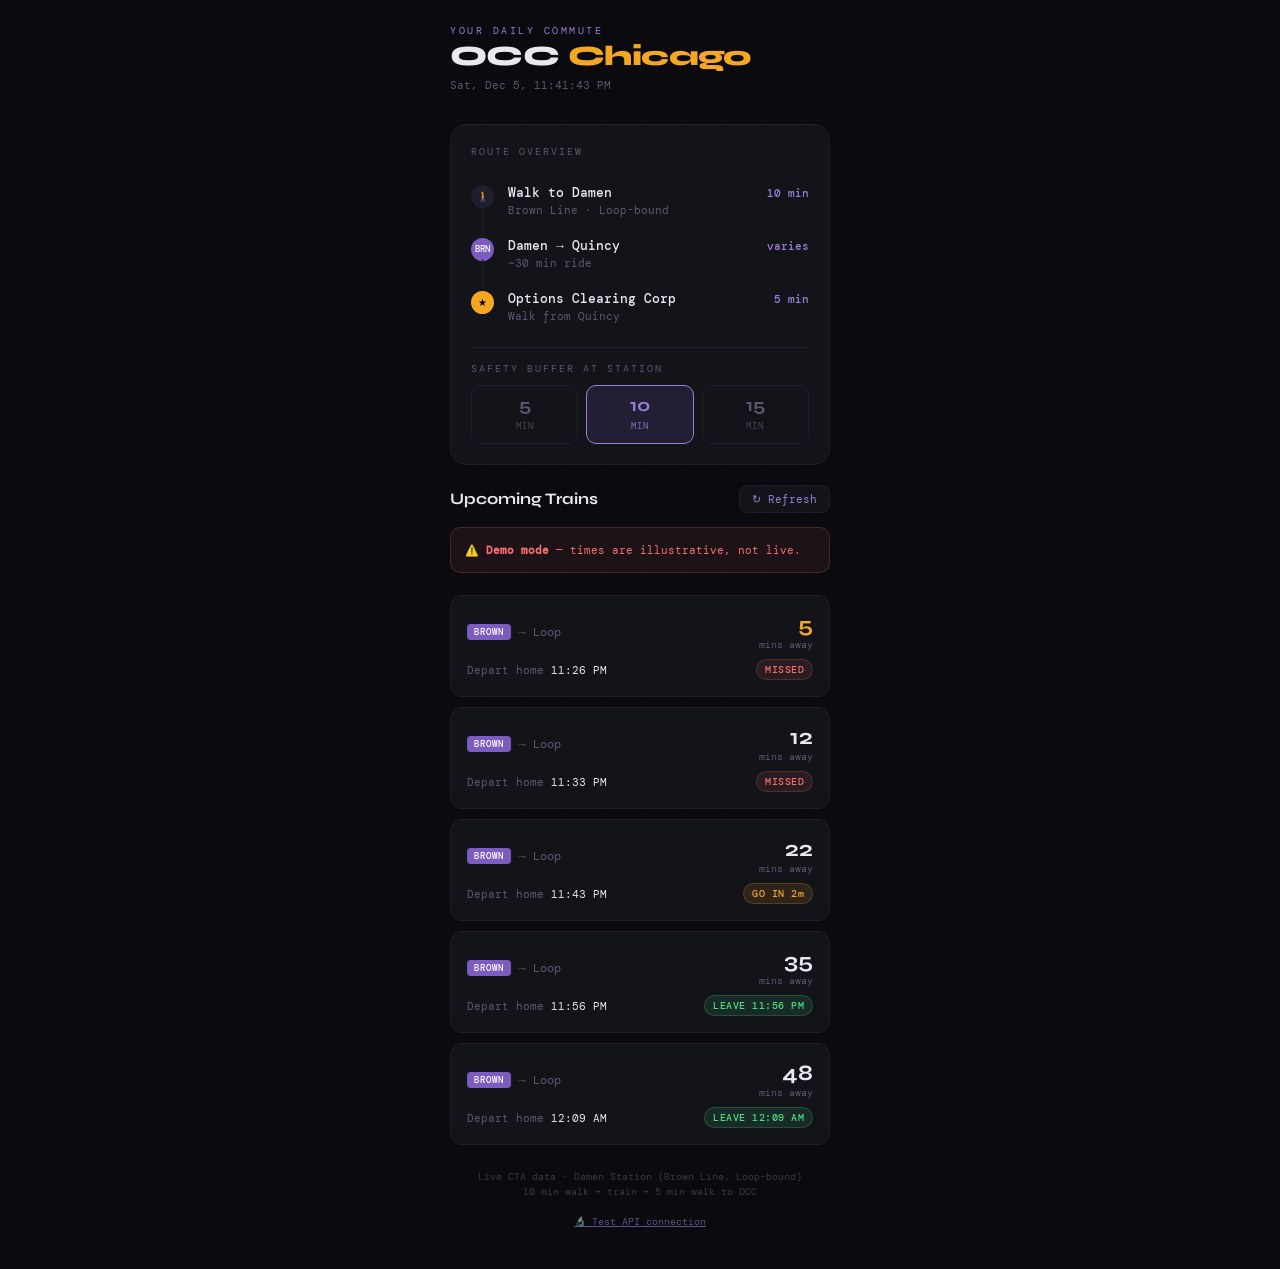
==== commit e3129ef6: "Update index.html Fixed defects and updated stop to Damen" ====
--- a/index.html
+++ b/index.html
@@ -1,5 +1,4 @@
 <!DOCTYPE html>
-
 <html lang="en">
 <head>
 <meta charset="UTF-8">
@@ -20,458 +19,403 @@
     --red: #f87171;
   }
 
-- { box-sizing: border-box; margin: 0; padding: 0; }
-
-body {
-background: var(–bg);
-color: var(–text);
-font-family: ‘DM Mono’, monospace;
-min-height: 100vh;
-padding: 0;
-overflow-x: hidden;
-}
-
-/* Animated grid background */
-body::before {
-content: ‘’;
-position: fixed;
-inset: 0;
-background-image:
-linear-gradient(rgba(124,92,191,0.04) 1px, transparent 1px),
-linear-gradient(90deg, rgba(124,92,191,0.04) 1px, transparent 1px);
-background-size: 40px 40px;
-pointer-events: none;
-z-index: 0;
-}
-
-.app {
-position: relative;
-z-index: 1;
-max-width: 420px;
-margin: 0 auto;
-padding: 24px 20px 40px;
-}
-
-/* Header */
-.header {
-margin-bottom: 32px;
-}
-
-.header-label {
-font-size: 10px;
-letter-spacing: 0.25em;
-color: var(–brown-light);
-text-transform: uppercase;
-margin-bottom: 4px;
-}
-
-.header h1 {
-font-family: ‘Syne’, sans-serif;
-font-size: 28px;
-font-weight: 800;
-letter-spacing: -0.02em;
-line-height: 1.1;
-}
-
-.header h1 span {
-color: var(–accent);
-}
-
-.current-time {
-font-size: 11px;
-color: var(–muted);
-margin-top: 6px;
-}
-
-/* Route card */
-.route-card {
-background: var(–surface);
-border: 1px solid var(–border);
-border-radius: 16px;
-padding: 20px;
-margin-bottom: 20px;
-}
-
-.route-title {
-font-size: 10px;
-letter-spacing: 0.2em;
-text-transform: uppercase;
-color: var(–muted);
-margin-bottom: 16px;
-}
-
-.route-steps {
-display: flex;
-flex-direction: column;
-gap: 0;
-}
-
-.step {
-display: flex;
-align-items: flex-start;
-gap: 14px;
-padding: 10px 0;
-position: relative;
-}
-
-.step:not(:last-child)::after {
-content: ‘’;
-position: absolute;
-left: 11px;
-top: 32px;
-bottom: -10px;
-width: 1px;
-background: var(–border);
-}
-
-.step-dot {
-width: 23px;
-height: 23px;
-border-radius: 50%;
-flex-shrink: 0;
-display: flex;
-align-items: center;
-justify-content: center;
-font-size: 10px;
-font-weight: 500;
-margin-top: 1px;
-}
-
-.step-dot.walk { background: var(–border); color: var(–muted); }
-.step-dot.train { background: var(–brown); color: white; font-size: 9px; }
-.step-dot.dest { background: var(–accent); color: #000; }
-
-.step-info { flex: 1; }
-.step-name { font-size: 13px; font-weight: 500; color: var(–text); }
-.step-detail { font-size: 11px; color: var(–muted); margin-top: 2px; }
-
-.step-time {
-font-size: 11px;
-color: var(–brown-light);
-font-weight: 500;
-white-space: nowrap;
-margin-top: 2px;
-}
-
-/* Trains section */
-.section-header {
-display: flex;
-align-items: center;
-justify-content: space-between;
-margin-bottom: 14px;
-}
-
-.section-title {
-font-family: ‘Syne’, sans-serif;
-font-size: 16px;
-font-weight: 700;
-}
-
-.refresh-btn {
-background: var(–surface);
-border: 1px solid var(–border);
-color: var(–brown-light);
-padding: 6px 12px;
-border-radius: 8px;
-font-family: ‘DM Mono’, monospace;
-font-size: 11px;
-cursor: pointer;
-transition: all 0.2s;
-}
-
-.refresh-btn:hover {
-border-color: var(–brown);
-color: var(–brown-light);
-background: rgba(124,92,191,0.1);
-}
-
-.refresh-btn.loading {
-opacity: 0.5;
-pointer-events: none;
-}
-
-/* Train items */
-.trains-list {
-display: flex;
-flex-direction: column;
-gap: 10px;
-}
-
-.train-item {
-background: var(–surface);
-border: 1px solid var(–border);
-border-radius: 12px;
-padding: 16px;
-cursor: pointer;
-transition: all 0.2s;
-position: relative;
-overflow: hidden;
-}
-
-.train-item::before {
-content: ‘’;
-position: absolute;
-left: 0;
-top: 0;
-bottom: 0;
-width: 3px;
-background: var(–brown);
-border-radius: 3px 0 0 3px;
-opacity: 0;
-transition: opacity 0.2s;
-}
-
-.train-item:hover, .train-item.selected {
-border-color: var(–brown);
-background: rgba(124,92,191,0.08);
-}
-
-.train-item:hover::before, .train-item.selected::before {
-opacity: 1;
-}
-
-.train-item.selected {
-border-color: var(–brown-light);
-}
-
-.train-top {
-display: flex;
-align-items: center;
-justify-content: space-between;
-margin-bottom: 8px;
-}
-
-.train-route {
-display: flex;
-align-items: center;
-gap: 8px;
-}
-
-.line-badge {
-background: var(–brown);
-color: white;
-font-size: 9px;
-font-weight: 500;
-letter-spacing: 0.1em;
-padding: 2px 7px;
-border-radius: 4px;
-text-transform: uppercase;
-}
-
-.train-dest {
-font-size: 12px;
-color: var(–muted);
-}
-
-.train-arr {
-font-family: ‘Syne’, sans-serif;
-font-size: 22px;
-font-weight: 700;
-color: var(–text);
-}
-
-.train-arr.soon { color: var(–accent); }
-.train-arr.now { color: var(–green); }
-
-.train-mins-label {
-font-size: 10px;
-color: var(–muted);
-text-align: right;
-}
-
-.train-bottom {
-display: flex;
-align-items: center;
-justify-content: space-between;
-}
-
-.train-depart {
-font-size: 11px;
-color: var(–muted);
-}
-
-.depart-highlight {
-color: var(–text);
-}
-
-.feasibility {
-font-size: 10px;
-padding: 3px 8px;
-border-radius: 20px;
-font-weight: 500;
-letter-spacing: 0.05em;
-}
-
-.feas-yes {
-background: rgba(74,222,128,0.12);
-color: var(–green);
-border: 1px solid rgba(74,222,128,0.2);
-}
-
-.feas-tight {
-background: rgba(245,166,35,0.12);
-color: var(–accent);
-border: 1px solid rgba(245,166,35,0.2);
-}
-
-.feas-no {
-background: rgba(248,113,113,0.1);
-color: var(–red);
-border: 1px solid rgba(248,113,113,0.2);
-}
-
-/* Selected summary */
-.summary-card {
-background: rgba(124,92,191,0.1);
-border: 1px solid var(–brown);
-border-radius: 16px;
-padding: 20px;
-margin-top: 20px;
-animation: fadeUp 0.3s ease;
-}
-
-@keyframes fadeUp {
-from { opacity: 0; transform: translateY(10px); }
-to { opacity: 1; transform: translateY(0); }
-}
-
-.summary-title {
-font-size: 10px;
-letter-spacing: 0.2em;
-text-transform: uppercase;
-color: var(–brown-light);
-margin-bottom: 14px;
-}
-
-.summary-timeline {
-display: flex;
-flex-direction: column;
-gap: 8px;
-}
-
-.summary-row {
-display: flex;
-justify-content: space-between;
-align-items: center;
-padding: 6px 0;
-border-bottom: 1px solid rgba(30,30,46,0.8);
-}
-
-.summary-row:last-child { border-bottom: none; }
-
-.summary-label { font-size: 11px; color: var(–muted); }
-.summary-value { font-size: 12px; color: var(–text); font-weight: 500; }
-.summary-value.arrival { color: var(–accent); font-family: ‘Syne’, sans-serif; font-size: 18px; }
-
-/* Status messages */
-.status-msg {
-text-align: center;
-padding: 40px 20px;
-color: var(–muted);
-font-size: 12px;
-line-height: 1.6;
-}
-
-.status-msg .icon {
-font-size: 28px;
-display: block;
-margin-bottom: 10px;
-}
-
-.error-msg {
-color: var(–red);
-background: rgba(248,113,113,0.08);
-border: 1px solid rgba(248,113,113,0.2);
-border-radius: 10px;
-padding: 14px;
-font-size: 12px;
-line-height: 1.5;
-}
-
-.spinner {
-display: inline-block;
-width: 16px; height: 16px;
-border: 2px solid var(–border);
-border-top-color: var(–brown-light);
-border-radius: 50%;
-animation: spin 0.7s linear infinite;
-vertical-align: middle;
-margin-right: 6px;
-}
-
-@keyframes spin { to { transform: rotate(360deg); } }
-
-/* Buffer selector */
-.buffer-section {
-margin-bottom: 20px;
-}
-
-.buffer-label {
-font-size: 10px;
-letter-spacing: 0.2em;
-text-transform: uppercase;
-color: var(–muted);
-margin-bottom: 10px;
-}
-
-.buffer-options {
-display: flex;
-gap: 8px;
-}
-
-.buffer-btn {
-flex: 1;
-background: var(–surface);
-border: 1px solid var(–border);
-color: var(–muted);
-padding: 10px 0;
-border-radius: 10px;
-font-family: ‘DM Mono’, monospace;
-font-size: 13px;
-cursor: pointer;
-transition: all 0.2s;
-text-align: center;
-}
-
-.buffer-btn:hover {
-border-color: var(–brown);
-color: var(–text);
-}
-
-.buffer-btn.active {
-background: rgba(124,92,191,0.15);
-border-color: var(–brown-light);
-color: var(–brown-light);
-font-weight: 500;
-}
-
-.buffer-btn .buf-min {
-display: block;
-font-family: ‘Syne’, sans-serif;
-font-size: 18px;
-font-weight: 700;
-color: inherit;
-line-height: 1;
-margin-bottom: 2px;
-}
-
-.buffer-btn .buf-label {
-font-size: 9px;
-letter-spacing: 0.1em;
-text-transform: uppercase;
-opacity: 0.7;
-}
-
-.api-note {
-font-size: 10px;
-color: var(–muted);
-text-align: center;
-margin-top: 24px;
-line-height: 1.5;
-opacity: 0.6;
-}
+  * { box-sizing: border-box; margin: 0; padding: 0; }
+
+  body {
+    background: var(--bg);
+    color: var(--text);
+    font-family: 'DM Mono', monospace;
+    min-height: 100vh;
+    padding: 0;
+    overflow-x: hidden;
+  }
+
+  /* Animated grid background */
+  body::before {
+    content: '';
+    position: fixed;
+    inset: 0;
+    background-image:
+      linear-gradient(rgba(124,92,191,0.04) 1px, transparent 1px),
+      linear-gradient(90deg, rgba(124,92,191,0.04) 1px, transparent 1px);
+    background-size: 40px 40px;
+    pointer-events: none;
+    z-index: 0;
+  }
+
+  .app {
+    position: relative;
+    z-index: 1;
+    max-width: 420px;
+    margin: 0 auto;
+    padding: 24px 20px 40px;
+  }
+
+  /* Header */
+  .header { margin-bottom: 32px; }
+
+  .header-label {
+    font-size: 10px;
+    letter-spacing: 0.25em;
+    color: var(--brown-light);
+    text-transform: uppercase;
+    margin-bottom: 4px;
+  }
+
+  .header h1 {
+    font-family: 'Syne', sans-serif;
+    font-size: 28px;
+    font-weight: 800;
+    letter-spacing: -0.02em;
+    line-height: 1.1;
+  }
+
+  .header h1 span { color: var(--accent); }
+
+  .current-time {
+    font-size: 11px;
+    color: var(--muted);
+    margin-top: 6px;
+  }
+
+  /* Route card */
+  .route-card {
+    background: var(--surface);
+    border: 1px solid var(--border);
+    border-radius: 16px;
+    padding: 20px;
+    margin-bottom: 20px;
+  }
+
+  .route-title {
+    font-size: 10px;
+    letter-spacing: 0.2em;
+    text-transform: uppercase;
+    color: var(--muted);
+    margin-bottom: 16px;
+  }
+
+  .route-steps { display: flex; flex-direction: column; gap: 0; }
+
+  .step {
+    display: flex;
+    align-items: flex-start;
+    gap: 14px;
+    padding: 10px 0;
+    position: relative;
+  }
+
+  .step:not(:last-child)::after {
+    content: '';
+    position: absolute;
+    left: 11px;
+    top: 32px;
+    bottom: -10px;
+    width: 1px;
+    background: var(--border);
+  }
+
+  .step-dot {
+    width: 23px;
+    height: 23px;
+    border-radius: 50%;
+    flex-shrink: 0;
+    display: flex;
+    align-items: center;
+    justify-content: center;
+    font-size: 10px;
+    font-weight: 500;
+    margin-top: 1px;
+  }
+
+  .step-dot.walk { background: var(--border); color: var(--muted); }
+  .step-dot.train { background: var(--brown); color: white; font-size: 9px; }
+  .step-dot.dest { background: var(--accent); color: #000; }
+
+  .step-info { flex: 1; }
+  .step-name { font-size: 13px; font-weight: 500; color: var(--text); }
+  .step-detail { font-size: 11px; color: var(--muted); margin-top: 2px; }
+
+  .step-time {
+    font-size: 11px;
+    color: var(--brown-light);
+    font-weight: 500;
+    white-space: nowrap;
+    margin-top: 2px;
+  }
+
+  /* Trains section */
+  .section-header {
+    display: flex;
+    align-items: center;
+    justify-content: space-between;
+    margin-bottom: 14px;
+  }
+
+  .section-title {
+    font-family: 'Syne', sans-serif;
+    font-size: 16px;
+    font-weight: 700;
+  }
+
+  .refresh-btn {
+    background: var(--surface);
+    border: 1px solid var(--border);
+    color: var(--brown-light);
+    padding: 6px 12px;
+    border-radius: 8px;
+    font-family: 'DM Mono', monospace;
+    font-size: 11px;
+    cursor: pointer;
+    transition: all 0.2s;
+  }
+
+  .refresh-btn:hover {
+    border-color: var(--brown);
+    color: var(--brown-light);
+    background: rgba(124,92,191,0.1);
+  }
+
+  .refresh-btn.loading { opacity: 0.5; pointer-events: none; }
+
+  /* Train items */
+  .trains-list { display: flex; flex-direction: column; gap: 10px; }
+
+  .train-item {
+    background: var(--surface);
+    border: 1px solid var(--border);
+    border-radius: 12px;
+    padding: 16px;
+    cursor: pointer;
+    transition: all 0.2s;
+    position: relative;
+    overflow: hidden;
+  }
+
+  .train-item::before {
+    content: '';
+    position: absolute;
+    left: 0;
+    top: 0;
+    bottom: 0;
+    width: 3px;
+    background: var(--brown);
+    border-radius: 3px 0 0 3px;
+    opacity: 0;
+    transition: opacity 0.2s;
+  }
+
+  .train-item:hover, .train-item.selected {
+    border-color: var(--brown);
+    background: rgba(124,92,191,0.08);
+  }
+
+  .train-item:hover::before, .train-item.selected::before { opacity: 1; }
+
+  .train-item.selected { border-color: var(--brown-light); }
+
+  .train-top {
+    display: flex;
+    align-items: center;
+    justify-content: space-between;
+    margin-bottom: 8px;
+  }
+
+  .train-route { display: flex; align-items: center; gap: 8px; }
+
+  .line-badge {
+    background: var(--brown);
+    color: white;
+    font-size: 9px;
+    font-weight: 500;
+    letter-spacing: 0.1em;
+    padding: 2px 7px;
+    border-radius: 4px;
+    text-transform: uppercase;
+  }
+
+  .train-dest { font-size: 12px; color: var(--muted); }
+
+  .train-arr {
+    font-family: 'Syne', sans-serif;
+    font-size: 22px;
+    font-weight: 700;
+    color: var(--text);
+  }
+
+  .train-arr.soon { color: var(--accent); }
+  .train-arr.now { color: var(--green); }
+
+  .train-mins-label { font-size: 10px; color: var(--muted); text-align: right; }
+
+  .train-bottom {
+    display: flex;
+    align-items: center;
+    justify-content: space-between;
+  }
+
+  .train-depart { font-size: 11px; color: var(--muted); }
+  .depart-highlight { color: var(--text); }
+
+  .feasibility {
+    font-size: 10px;
+    padding: 3px 8px;
+    border-radius: 20px;
+    font-weight: 500;
+    letter-spacing: 0.05em;
+  }
+
+  .feas-yes {
+    background: rgba(74,222,128,0.12);
+    color: var(--green);
+    border: 1px solid rgba(74,222,128,0.2);
+  }
+
+  .feas-tight {
+    background: rgba(245,166,35,0.12);
+    color: var(--accent);
+    border: 1px solid rgba(245,166,35,0.2);
+  }
+
+  .feas-no {
+    background: rgba(248,113,113,0.1);
+    color: var(--red);
+    border: 1px solid rgba(248,113,113,0.2);
+  }
+
+  /* Selected summary */
+  .summary-card {
+    background: rgba(124,92,191,0.1);
+    border: 1px solid var(--brown);
+    border-radius: 16px;
+    padding: 20px;
+    margin-top: 20px;
+    animation: fadeUp 0.3s ease;
+  }
+
+  @keyframes fadeUp {
+    from { opacity: 0; transform: translateY(10px); }
+    to { opacity: 1; transform: translateY(0); }
+  }
+
+  .summary-title {
+    font-size: 10px;
+    letter-spacing: 0.2em;
+    text-transform: uppercase;
+    color: var(--brown-light);
+    margin-bottom: 14px;
+  }
+
+  .summary-timeline { display: flex; flex-direction: column; gap: 8px; }
+
+  .summary-row {
+    display: flex;
+    justify-content: space-between;
+    align-items: center;
+    padding: 6px 0;
+    border-bottom: 1px solid rgba(30,30,46,0.8);
+  }
+
+  .summary-row:last-child { border-bottom: none; }
+
+  .summary-label { font-size: 11px; color: var(--muted); }
+  .summary-value { font-size: 12px; color: var(--text); font-weight: 500; }
+  .summary-value.arrival { color: var(--accent); font-family: 'Syne', sans-serif; font-size: 18px; }
+
+  /* Status messages */
+  .status-msg {
+    text-align: center;
+    padding: 40px 20px;
+    color: var(--muted);
+    font-size: 12px;
+    line-height: 1.6;
+  }
+
+  .status-msg .icon { font-size: 28px; display: block; margin-bottom: 10px; }
+
+  .error-msg {
+    color: var(--red);
+    background: rgba(248,113,113,0.08);
+    border: 1px solid rgba(248,113,113,0.2);
+    border-radius: 10px;
+    padding: 14px;
+    font-size: 12px;
+    line-height: 1.5;
+  }
+
+  .spinner {
+    display: inline-block;
+    width: 16px; height: 16px;
+    border: 2px solid var(--border);
+    border-top-color: var(--brown-light);
+    border-radius: 50%;
+    animation: spin 0.7s linear infinite;
+    vertical-align: middle;
+    margin-right: 6px;
+  }
+
+  @keyframes spin { to { transform: rotate(360deg); } }
+
+  /* Buffer selector */
+  .buffer-label {
+    font-size: 10px;
+    letter-spacing: 0.2em;
+    text-transform: uppercase;
+    color: var(--muted);
+    margin-bottom: 10px;
+  }
+
+  .buffer-options { display: flex; gap: 8px; }
+
+  .buffer-btn {
+    flex: 1;
+    background: var(--surface);
+    border: 1px solid var(--border);
+    color: var(--muted);
+    padding: 10px 0;
+    border-radius: 10px;
+    font-family: 'DM Mono', monospace;
+    font-size: 13px;
+    cursor: pointer;
+    transition: all 0.2s;
+    text-align: center;
+  }
+
+  .buffer-btn:hover { border-color: var(--brown); color: var(--text); }
+
+  .buffer-btn.active {
+    background: rgba(124,92,191,0.15);
+    border-color: var(--brown-light);
+    color: var(--brown-light);
+    font-weight: 500;
+  }
+
+  .buffer-btn .buf-min {
+    display: block;
+    font-family: 'Syne', sans-serif;
+    font-size: 18px;
+    font-weight: 700;
+    color: inherit;
+    line-height: 1;
+    margin-bottom: 2px;
+  }
+
+  .buffer-btn .buf-label {
+    font-size: 9px;
+    letter-spacing: 0.1em;
+    text-transform: uppercase;
+    opacity: 0.7;
+  }
+
+  .api-note {
+    font-size: 10px;
+    color: var(--muted);
+    text-align: center;
+    margin-top: 24px;
+    line-height: 1.5;
+    opacity: 0.6;
+  }
 </style>
-
 </head>
 <body>
 <div class="app">
@@ -483,28 +427,27 @@
   </div>
 
   <!-- Route Overview -->
-
   <div class="route-card">
     <div class="route-title">Route Overview</div>
     <div class="route-steps">
       <div class="step">
-        <div class="step-dot walk">🚶</div>
+        <div class="step-dot walk">&#128694;</div>
         <div class="step-info">
-          <div class="step-name">Walk to Francisco</div>
-          <div class="step-detail">Brown Line · Loop-bound</div>
+          <div class="step-name">Walk to Damen</div>
+          <div class="step-detail">Brown Line &middot; Loop-bound</div>
         </div>
-        <div class="step-time">10 min</div>
+        <div class="step-time" id="walkTime1">10 min</div>
       </div>
       <div class="step">
         <div class="step-dot train">BRN</div>
         <div class="step-info">
-          <div class="step-name">Francisco → Quincy</div>
-          <div class="step-detail">~35 min ride</div>
+          <div class="step-name">Damen &rarr; Quincy</div>
+          <div class="step-detail">~30 min ride</div>
         </div>
         <div class="step-time">varies</div>
       </div>
       <div class="step">
-        <div class="step-dot dest">★</div>
+        <div class="step-dot dest">&#9733;</div>
         <div class="step-info">
           <div class="step-name">Options Clearing Corp</div>
           <div class="step-detail">Walk from Quincy</div>
@@ -513,84 +456,114 @@
       </div>
     </div>
 
-```
-<!-- Buffer baked into route card -->
-<div style="border-top: 1px solid var(--border); margin-top: 14px; padding-top: 14px;">
-  <div class="buffer-label" style="margin-bottom:10px;">Arrive early by</div>
-  <div class="buffer-options">
-    <button class="buffer-btn" onclick="setBuffer(10)" id="buf-10">
-      <span class="buf-min">10</span>
-      <span class="buf-label">min</span>
-    </button>
-    <button class="buffer-btn active" onclick="setBuffer(15)" id="buf-15">
-      <span class="buf-min">15</span>
-      <span class="buf-label">min</span>
-    </button>
-    <button class="buffer-btn" onclick="setBuffer(20)" id="buf-20">
-      <span class="buf-min">20</span>
-      <span class="buf-label">min</span>
-    </button>
+    <!-- Buffer baked into route card -->
+    <div style="border-top: 1px solid var(--border); margin-top: 14px; padding-top: 14px;">
+      <div class="buffer-label" style="margin-bottom:10px;">Safety buffer at station</div>
+      <div class="buffer-options">
+        <button class="buffer-btn" onclick="setBuffer(5)" id="buf-5">
+          <span class="buf-min">5</span>
+          <span class="buf-label">min</span>
+        </button>
+        <button class="buffer-btn active" onclick="setBuffer(10)" id="buf-10">
+          <span class="buf-min">10</span>
+          <span class="buf-label">min</span>
+        </button>
+        <button class="buffer-btn" onclick="setBuffer(15)" id="buf-15">
+          <span class="buf-min">15</span>
+          <span class="buf-label">min</span>
+        </button>
+      </div>
+    </div>
   </div>
-</div>
-```
-
-  </div>
 
   <!-- Upcoming Trains -->
-
   <div class="section-header">
     <div class="section-title">Upcoming Trains</div>
-    <button class="refresh-btn" id="refreshBtn" onclick="fetchTrains()">↻ Refresh</button>
+    <button class="refresh-btn" id="refreshBtn" onclick="fetchTrains()">&#8635; Refresh</button>
   </div>
 
   <div class="trains-list" id="trainsList">
     <div class="status-msg">
-      <span class="icon">🚂</span>
-      Loading arrivals at Francisco...
+      <span class="icon">&#128642;</span>
+      Loading arrivals at Damen...
     </div>
   </div>
 
   <div id="summarySection"></div>
 
   <!-- API Diagnostic Panel -->
-
   <div id="diagPanel" style="display:none; margin-top:20px;">
     <div class="section-header" style="margin-bottom:10px;">
-      <div class="section-title" style="font-size:14px;">🔬 API Diagnostic</div>
-      <button class="refresh-btn" onclick="hideDiag()" style="font-size:10px;">✕ Close</button>
+      <div class="section-title" style="font-size:14px;">&#128300; API Diagnostic</div>
+      <button class="refresh-btn" onclick="hideDiag()" style="font-size:10px;">&#10005; Close</button>
     </div>
     <div id="diagContent" style="background:#0a0a0f;border:1px solid #1e1e2e;border-radius:10px;padding:14px;font-size:11px;color:#a8d8a8;font-family:monospace;white-space:pre-wrap;word-break:break-all;line-height:1.6;max-height:300px;overflow-y:auto;">Running test...</div>
   </div>
 
   <div class="api-note">
-    Live CTA data · Francisco Station (Brown Line)<br>
+    Live CTA data &middot; Damen Station (Brown Line, Loop-bound)<br>
     10 min walk + train + 5 min walk to OCC<br><br>
-    <span onclick="runDiag()" style="color:var(--brown-light);cursor:pointer;text-decoration:underline;">🔬 Test API connection</span>
+    <span onclick="runDiag()" style="color:var(--brown-light);cursor:pointer;text-decoration:underline;">&#128300; Test API connection</span>
   </div>
 
 </div>
 
 <script>
+// ============================================================
+// CONFIG — edit these if your timings change
+// ============================================================
 const API_KEY = 'fd3f8a638792464abd6f64d6b929ff9c';
-// Francisco Brown Line stop ID (Loop-bound / toward downtown)
-const FRANCISCO_MAP_ID = '41800'; // Francisco station map ID (Brown Line)
-const WALK_TO_STATION = 10; // minutes
-const WALK_FROM_QUINCY = 5; // minutes
-const TRAIN_RIDE = 35; // approximate minutes Francisco to Quincy
+
+// Damen (Brown Line), Loop-bound platform.
+// Using the platform-level stop ID (stpid) instead of the station
+// ID (mapid) means the API only returns Loop-bound trains — no
+// Kimball-bound trains to filter out.
+// Reference: Damen station mapid = 40090, Loop-bound stpid = 30018
+const STOP_ID = '30018';
+
+const WALK_TO_STATION = 10;  // minutes, home -> Damen
+const WALK_FROM_QUINCY = 5;  // minutes, Quincy -> OCC
+const TRAIN_RIDE = 30;       // approx minutes, Damen -> Quincy
+
+// CTA's API doesn't send CORS headers, so requests go through a
+// proxy. If the first proxy fails, the second is tried automatically.
+const PROXIES = [
+  (url) => 'https://corsproxy.io/?url=' + encodeURIComponent(url),
+  (url) => 'https://api.allorigins.win/raw?url=' + encodeURIComponent(url)
+];
+// ============================================================
 
 let selectedTrain = null;
-let bufferMins = 15; // default buffer
-window._lastEtas = null;
-window._isDemo = false;
+let bufferMins = 10; // default buffer
+let lastItems = null;
+let isDemoMode = false;
+
+function ctaApiUrl(max) {
+  return 'https://lapi.transitchicago.com/api/1.0/ttarrivals.aspx?key=' +
+    API_KEY + '&stpid=' + STOP_ID + '&max=' + max + '&outputType=JSON';
+}
+
+async function fetchViaProxies(ctaUrl) {
+  let lastErr = null;
+  for (const wrap of PROXIES) {
+    try {
+      const resp = await fetch(wrap(ctaUrl));
+      if (!resp.ok) throw new Error('HTTP ' + resp.status);
+      return await resp.text();
+    } catch (e) {
+      lastErr = e;
+    }
+  }
+  throw lastErr || new Error('All proxies failed');
+}
 
 function setBuffer(mins) {
   bufferMins = mins;
-  [10, 15, 20].forEach(b => {
-    document.getElementById(`buf-${b}`)?.classList.toggle('active', b === mins);
+  [5, 10, 15].forEach(function(b) {
+    var el = document.getElementById('buf-' + b);
+    if (el) el.classList.toggle('active', b === mins);
   });
-  // Re-render with new buffer if data is cached
-  if (window._lastEtas) renderTrainItems(window._lastEtas, window._isDemo);
-  // Clear summary since timing changed
+  if (lastItems) renderTrainItems(lastItems, isDemoMode);
   document.getElementById('summarySection').innerHTML = '';
   selectedTrain = null;
 }
@@ -606,23 +579,22 @@
 }
 
 function parseCTATime(str) {
-  // CTA format: "20250225 14:30:00" — 8 date chars, space, HH:MM:SS
-  // Also handle ISO format just in case
+  // CTA format: "20260707 08:30:00" (YYYYMMDD HH:MM:SS)
   if (!str) return new Date(NaN);
   try {
-    // Standard CTA format: YYYYMMDD HH:MM:SS
     if (/^\d{8} \d{2}:\d{2}:\d{2}$/.test(str.trim())) {
-      const yr = parseInt(str.substring(0, 4));
-      const mo = parseInt(str.substring(4, 6)) - 1;
-      const dy = parseInt(str.substring(6, 8));
-      const hr = parseInt(str.substring(9, 11));
-      const mn = parseInt(str.substring(12, 14));
-      const sc = parseInt(str.substring(15, 17));
-      return new Date(yr, mo, dy, hr, mn, sc);
+      const s = str.trim();
+      return new Date(
+        parseInt(s.substring(0, 4)),
+        parseInt(s.substring(4, 6)) - 1,
+        parseInt(s.substring(6, 8)),
+        parseInt(s.substring(9, 11)),
+        parseInt(s.substring(12, 14)),
+        parseInt(s.substring(15, 17))
+      );
     }
-    // Fallback: try native Date parse
     return new Date(str);
-  } catch(e) {
+  } catch (e) {
     return new Date(NaN);
   }
 }
@@ -631,87 +603,82 @@
   const btn = document.getElementById('refreshBtn');
   const list = document.getElementById('trainsList');
   btn.classList.add('loading');
-  btn.textContent = '↻ Loading…';
-
-  // CTA API does not send CORS headers, so we route through a free CORS proxy.
-  // corsproxy.io simply forwards the request and adds the missing CORS header.
-  const ctaUrl = `https://lapi.transitchicago.com/api/1.0/ttarrivals.aspx?key=${API_KEY}&mapid=${FRANCISCO_MAP_ID}&max=8&outputType=JSON`;
-  const url = `https://corsproxy.io/?url=${encodeURIComponent(ctaUrl)}`;
+  btn.innerHTML = '&#8635; Loading\u2026';
 
   try {
-    const resp = await fetch(url);
-    if (!resp.ok) throw new Error(`HTTP ${resp.status}`);
-
-    const raw = await resp.text();
+    const raw = await fetchViaProxies(ctaApiUrl(8));
+
     let data;
     try {
       data = JSON.parse(raw);
-    } catch(e) {
+    } catch (e) {
       throw new Error('CTA returned invalid JSON: ' + raw.substring(0, 100));
     }
 
-    const root = data?.ctatt;
+    const root = data && data.ctatt;
     if (!root) throw new Error('No ctatt in response: ' + raw.substring(0, 200));
 
-    // errCd can be string "0" or integer 0 — coerce to string for comparison
-    const errCd = String(root.errCd?.[0] ?? root.errCd ?? '0');
+    // errCd can be string "0" or integer 0 — coerce to string
+    const errCd = String((root.errCd && root.errCd[0]) || root.errCd || '0');
     if (errCd !== '0') {
-      const errNm = root.errNm?.[0] || root.errNm || 'Unknown CTA error';
-      throw new Error(`CTA API error ${errCd}: ${errNm}`);
+      const errNm = (root.errNm && root.errNm[0]) || root.errNm || 'Unknown CTA error';
+      throw new Error('CTA API error ' + errCd + ': ' + errNm);
     }
 
     let etas = root.eta;
     if (!etas || (Array.isArray(etas) && etas.length === 0)) {
-      list.innerHTML = `<div class="status-msg"><span class="icon">😴</span>No upcoming trains found.<br>Service may have ended for the night.</div>`;
+      list.innerHTML = '<div class="status-msg"><span class="icon">&#128564;</span>No upcoming trains found.<br>Service may have ended for the night.</div>';
       return;
     }
     if (!Array.isArray(etas)) etas = [etas];
 
-    // mapid returns all lines at the station — filter Brown Line only
-    const brn = etas.filter(e => e.rt === 'Brn' || e.rt === 'Brown');
-    const useEtas = brn.length > 0 ? brn : etas; // fallback: show all if filter returns nothing
-
-    renderTrains(useEtas);
+    renderTrains(etas);
   } catch (err) {
     console.error('fetchTrains error:', err);
-    list.innerHTML = `<div class="error-msg" style="margin-bottom:12px">⚠️ ${err.message}<br><small style="opacity:0.6;display:block;margin-top:4px;">Tap 🔬 Test API connection below for details. Showing demo times.</small></div>`;
+    list.innerHTML = '<div class="error-msg" style="margin-bottom:12px">&#9888;&#65039; ' + err.message +
+      '<br><small style="opacity:0.6;display:block;margin-top:4px;">Tap Test API connection below for details. Showing demo times.</small></div>';
     renderDemoTrains();
   } finally {
     btn.classList.remove('loading');
-    btn.textContent = '↻ Refresh';
+    btn.innerHTML = '&#8635; Refresh';
   }
 }
 
 function renderDemoTrains() {
   const now = new Date();
-  const items = [5, 12, 22, 35, 48].map((mins, i) => ({
-    arrT: new Date(now.getTime() + mins * 60000),
-    destNm: 'Loop',
-    isApp: mins <= 1,
-    isSch: i % 3 === 0
-  }));
-  window._lastEtas = items;
-  window._isDemo = true;
+  const items = [5, 12, 22, 35, 48].map(function(mins, i) {
+    return {
+      arrT: new Date(now.getTime() + mins * 60000),
+      destNm: 'Loop',
+      isApp: mins <= 1,
+      isSch: i % 3 === 0
+    };
+  });
+  lastItems = items;
+  isDemoMode = true;
   renderTrainItems(items, true);
 }
 
 function renderTrains(etas) {
-  const items = etas.map(e => ({
-    arrT: parseCTATime(e.arrT),
-    destNm: e.destNm || 'Loop',
-    isApp: e.isApp === '1',
-    isSch: e.isSch === '1'
-  })).filter(e => e.arrT instanceof Date && !isNaN(e.arrT))
-     .sort((a, b) => a.arrT - b.arrT);
+  const items = etas.map(function(e) {
+    return {
+      arrT: parseCTATime(e.arrT),
+      destNm: e.destNm || 'Loop',
+      isApp: e.isApp === '1',
+      isSch: e.isSch === '1'
+    };
+  }).filter(function(e) {
+    return e.arrT instanceof Date && !isNaN(e.arrT);
+  }).sort(function(a, b) { return a.arrT - b.arrT; });
 
   if (items.length === 0) {
     document.getElementById('trainsList').innerHTML =
-      `<div class="status-msg"><span class="icon">🚂</span>No valid arrivals parsed.<br>Tap 🔬 Test API connection to debug.</div>`;
+      '<div class="status-msg"><span class="icon">&#128642;</span>No valid arrivals parsed.<br>Tap Test API connection to debug.</div>';
     return;
   }
 
-  window._lastEtas = items;
-  window._isDemo = false;
+  lastItems = items;
+  isDemoMode = false;
   renderTrainItems(items, false);
 }
 
@@ -720,65 +687,60 @@
   const now = new Date();
 
   const demoNote = isDemo
-    ? `<div class="error-msg" style="margin-bottom:12px;font-size:11px;">⚠️ <strong>Demo mode</strong> — times are illustrative. Host on GitHub Pages for live CTA data.</div>`
+    ? '<div class="error-msg" style="margin-bottom:12px;font-size:11px;">&#9888;&#65039; <strong>Demo mode</strong> — times are illustrative, not live.</div>'
     : '';
 
-  list.innerHTML = demoNote + items.map((t, i) => {
+  list.innerHTML = demoNote + items.map(function(t, i) {
     const minsToTrain = Math.round((t.arrT - now) / 60000);
-    const minsDisplay = minsToTrain <= 0 ? 'DUE' : `${minsToTrain}`;
+    const minsDisplay = minsToTrain <= 0 ? 'DUE' : String(minsToTrain);
     const minsLabel = minsToTrain <= 0 ? 'arriving now' : minsToTrain === 1 ? 'min away' : 'mins away';
     const arrClass = minsToTrain <= 1 ? 'now' : minsToTrain <= 5 ? 'soon' : '';
 
-    // Buffer baked in: leave home = train arrival - walk - buffer
-    // This means the "leave home" time is already early enough to arrive bufferMins before the train
+    // Leave home = train arrival - walk - buffer, so you reach the
+    // platform with bufferMins to spare before the train arrives.
     const leaveAt = new Date(t.arrT.getTime() - WALK_TO_STATION * 60000 - bufferMins * 60000);
-    const arriveOCC = new Date(t.arrT.getTime() + TRAIN_RIDE * 60000 + WALK_FROM_QUINCY * 60000);
     const leaveInMins = Math.round((leaveAt - now) / 60000);
 
     let feasClass, feasLabel;
     if (leaveInMins < -2) {
       feasClass = 'feas-no'; feasLabel = 'MISSED';
     } else if (leaveInMins <= 2) {
-      feasClass = 'feas-tight'; feasLabel = leaveInMins <= 0 ? 'LEAVE NOW' : `GO IN ${leaveInMins}m`;
+      feasClass = 'feas-tight'; feasLabel = leaveInMins <= 0 ? 'LEAVE NOW' : 'GO IN ' + leaveInMins + 'm';
     } else {
-      feasClass = 'feas-yes'; feasLabel = `LEAVE ${fmtTime(leaveAt)}`;
+      feasClass = 'feas-yes'; feasLabel = 'LEAVE ' + fmtTime(leaveAt);
     }
 
-    const data = {
-      idx: i,
-      dest: t.destNm || 'Loop',
-      trainArrMs: t.arrT.getTime()
-    };
-
-    return `
-    <div class="train-item" id="train-${i}" onclick='selectTrain(${JSON.stringify(data)})'>
-      <div class="train-top">
-        <div class="train-route">
-          <span class="line-badge">Brown</span>
-          <span class="train-dest">→ ${t.destNm || 'Loop'}</span>
-        </div>
-        <div style="text-align:right">
-          <div class="train-arr ${arrClass}">${minsDisplay}</div>
-          <div class="train-mins-label">${minsLabel}</div>
-        </div>
-      </div>
-      <div class="train-bottom">
-        <div class="train-depart">Depart home <span class="depart-highlight">${fmtTime(leaveAt)}</span></div>
-        <div class="feasibility ${feasClass}">${feasLabel}</div>
-      </div>
-    </div>`;
+    return '<div class="train-item" id="train-' + i + '" onclick="selectTrain(' + i + ')">' +
+      '<div class="train-top">' +
+        '<div class="train-route">' +
+          '<span class="line-badge">Brown</span>' +
+          '<span class="train-dest">&rarr; ' + (t.destNm || 'Loop') + '</span>' +
+        '</div>' +
+        '<div style="text-align:right">' +
+          '<div class="train-arr ' + arrClass + '">' + minsDisplay + '</div>' +
+          '<div class="train-mins-label">' + minsLabel + '</div>' +
+        '</div>' +
+      '</div>' +
+      '<div class="train-bottom">' +
+        '<div class="train-depart">Depart home <span class="depart-highlight">' + fmtTime(leaveAt) + '</span></div>' +
+        '<div class="feasibility ' + feasClass + '">' + feasLabel + '</div>' +
+      '</div>' +
+    '</div>';
   }).join('');
 }
 
-function selectTrain(info) {
-  document.querySelectorAll('.train-item').forEach(el => el.classList.remove('selected'));
-  document.getElementById(`train-${info.idx}`)?.classList.add('selected');
-  selectedTrain = info.idx;
-
-  const trainArr = new Date(info.trainArrMs);
+function selectTrain(idx) {
+  if (!lastItems || !lastItems[idx]) return;
+  const t = lastItems[idx];
+
+  document.querySelectorAll('.train-item').forEach(function(el) { el.classList.remove('selected'); });
+  const el = document.getElementById('train-' + idx);
+  if (el) el.classList.add('selected');
+  selectedTrain = idx;
+
+  const trainArr = t.arrT;
   const now = new Date();
 
-  // Buffer baked in throughout
   const leaveAt = new Date(trainArr.getTime() - WALK_TO_STATION * 60000 - bufferMins * 60000);
   const arriveStation = new Date(leaveAt.getTime() + WALK_TO_STATION * 60000);
   const arriveQuincy = new Date(trainArr.getTime() + TRAIN_RIDE * 60000);
@@ -786,40 +748,40 @@
   const leaveInMins = Math.round((leaveAt - now) / 60000);
   const totalMins = WALK_TO_STATION + bufferMins + TRAIN_RIDE + WALK_FROM_QUINCY;
 
-  const urgency = leaveInMins <= 0 ? '⚠️ Leave immediately!' :
-    leaveInMins <= 3 ? `⚡ Leave in ${leaveInMins} min` :
-    `Leave in ${leaveInMins} min`;
-
-  document.getElementById('summarySection').innerHTML = `
-  <div class="summary-card">
-    <div class="summary-title">Trip Plan · ${bufferMins}min early · → ${info.dest}</div>
-    <div class="summary-timeline">
-      <div class="summary-row">
-        <span class="summary-label">🏠 Leave home</span>
-        <span class="summary-value">${fmtTime(leaveAt)} &nbsp;<small style="color:var(--brown-light)">${urgency}</small></span>
-      </div>
-      <div class="summary-row">
-        <span class="summary-label">🚶 Walk · 10 min</span>
-        <span class="summary-value">arrive Francisco ${fmtTime(arriveStation)}</span>
-      </div>
-      <div class="summary-row">
-        <span class="summary-label">🚂 Board · ${fmtTime(trainArr)}</span>
-        <span class="summary-value">ride ~35 min</span>
-      </div>
-      <div class="summary-row">
-        <span class="summary-label">🚶 Walk · 5 min</span>
-        <span class="summary-value">arrive OCC ${fmtTime(arriveOCC)}</span>
-      </div>
-      <div class="summary-row" style="border-top: 1px solid var(--brown); margin-top:6px; padding-top:10px;">
-        <span class="summary-label" style="color:var(--brown-light)">🏢 At desk · ${bufferMins}min early</span>
-        <span class="summary-value arrival">${fmtTime(arriveOCC)}</span>
-      </div>
-      <div class="summary-row">
-        <span class="summary-label" style="color:var(--muted)">⏱ Total door-to-desk</span>
-        <span class="summary-value" style="color:var(--muted)">${totalMins} min</span>
-      </div>
-    </div>
-  </div>`;
+  const urgency = leaveInMins <= 0 ? '&#9888;&#65039; Leave immediately!' :
+    leaveInMins <= 3 ? '&#9889; Leave in ' + leaveInMins + ' min' :
+    'Leave in ' + leaveInMins + ' min';
+
+  document.getElementById('summarySection').innerHTML =
+  '<div class="summary-card">' +
+    '<div class="summary-title">Trip Plan &middot; ' + bufferMins + 'min buffer &middot; &rarr; ' + t.destNm + '</div>' +
+    '<div class="summary-timeline">' +
+      '<div class="summary-row">' +
+        '<span class="summary-label">&#127968; Leave home</span>' +
+        '<span class="summary-value">' + fmtTime(leaveAt) + ' &nbsp;<small style="color:var(--brown-light)">' + urgency + '</small></span>' +
+      '</div>' +
+      '<div class="summary-row">' +
+        '<span class="summary-label">&#128694; Walk &middot; ' + WALK_TO_STATION + ' min</span>' +
+        '<span class="summary-value">at Damen ' + fmtTime(arriveStation) + ' (' + bufferMins + 'm spare)</span>' +
+      '</div>' +
+      '<div class="summary-row">' +
+        '<span class="summary-label">&#128642; Board &middot; ' + fmtTime(trainArr) + '</span>' +
+        '<span class="summary-value">ride ~' + TRAIN_RIDE + ' min to Quincy</span>' +
+      '</div>' +
+      '<div class="summary-row">' +
+        '<span class="summary-label">&#128694; Walk &middot; ' + WALK_FROM_QUINCY + ' min</span>' +
+        '<span class="summary-value">arrive OCC ' + fmtTime(arriveOCC) + '</span>' +
+      '</div>' +
+      '<div class="summary-row" style="border-top: 1px solid var(--brown); margin-top:6px; padding-top:10px;">' +
+        '<span class="summary-label" style="color:var(--brown-light)">&#127970; At desk</span>' +
+        '<span class="summary-value arrival">' + fmtTime(arriveOCC) + '</span>' +
+      '</div>' +
+      '<div class="summary-row">' +
+        '<span class="summary-label" style="color:var(--muted)">&#9201; Total door-to-desk</span>' +
+        '<span class="summary-value" style="color:var(--muted)">' + totalMins + ' min</span>' +
+      '</div>' +
+    '</div>' +
+  '</div>';
 }
 
 // Diagnostic tool
@@ -829,113 +791,74 @@
   panel.style.display = 'block';
   panel.scrollIntoView({ behavior: 'smooth', block: 'start' });
   box.style.color = '#a8d8a8';
-  box.textContent = 'Testing CTA API...
-
-URL: https://lapi.transitchicago.com/api/1.0/ttarrivals.aspx
-Key: ' + API_KEY.substring(0,8) + '...
-Map ID: ' + FRANCISCO_MAP_ID + '
-
-Sending request...';
-
-  const ctaUrl = `https://lapi.transitchicago.com/api/1.0/ttarrivals.aspx?key=${API_KEY}&mapid=${FRANCISCO_MAP_ID}&max=3&outputType=JSON`;
-  const url = `https://corsproxy.io/?url=${encodeURIComponent(ctaUrl)}`;
+  box.textContent = 'Testing CTA API...\n\n' +
+    'URL: https://lapi.transitchicago.com/api/1.0/ttarrivals.aspx\n' +
+    'Key: ' + API_KEY.substring(0, 8) + '...\n' +
+    'Stop ID: ' + STOP_ID + ' (Damen, Loop-bound)\n\n' +
+    'Sending request...';
 
   try {
     const start = Date.now();
-    const resp = await fetch(url);
+    const raw = await fetchViaProxies(ctaApiUrl(3));
     const elapsed = Date.now() - start;
 
-    let resultText = `HTTP Status: ${resp.status} ${resp.statusText}
-Response time: ${elapsed}ms
-
-`;
-
-    if (!resp.ok) {
-      box.style.color = '#f87171';
-      box.textContent = resultText + `ERROR: Server returned HTTP ${resp.status}
-Your API key may be invalid or not yet activated.`;
-      return;
-    }
-
-    const raw = await resp.text();
-    resultText += 'Raw response:
-' + raw;
+    let resultText = 'Response time: ' + elapsed + 'ms\n\nRaw response:\n' + raw + '\n\n';
 
     let data;
     try {
       data = JSON.parse(raw);
-    } catch(e) {
+    } catch (e) {
       box.style.color = '#f87171';
-      box.textContent = resultText + '
-
-ERROR: Response is not valid JSON.';
+      box.textContent = resultText + 'ERROR: Response is not valid JSON.';
       return;
     }
 
-    const root = data?.ctatt;
-    const errCd = root?.errCd?.[0] || root?.errCd;
-    const errNm = root?.errNm?.[0] || root?.errNm;
-
-    if (errCd && errCd !== '0') {
+    const root = data && data.ctatt;
+    const errCd = String((root && root.errCd && root.errCd[0]) || (root && root.errCd) || '0');
+    const errNm = (root && root.errNm && root.errNm[0]) || (root && root.errNm) || '';
+
+    if (errCd !== '0') {
       box.style.color = '#f5a623';
-      box.textContent = `❌ CTA API Error
-
-Error code: ${errCd}
-Error message: ${errNm}
-
-` +
-        (errNm?.toLowerCase().includes('key') || errNm?.toLowerCase().includes('auth')
-          ? 'Your API key is not activated yet.
-Email: webmaster@transitchicago.com
-Ask them to activate key: ' + API_KEY
+      const keyIssue = errNm && (errNm.toLowerCase().indexOf('key') >= 0 || errNm.toLowerCase().indexOf('auth') >= 0);
+      box.textContent = 'CTA API Error\n\n' +
+        'Error code: ' + errCd + '\n' +
+        'Error message: ' + errNm + '\n\n' +
+        (keyIssue
+          ? 'Your API key is not activated or is invalid.\nEmail: webmaster@transitchicago.com\nAsk them to check key: ' + API_KEY
           : 'Check the error message above.') +
-        `
-
-Full response:
-${JSON.stringify(data, null, 2)}`;
+        '\n\nFull response:\n' + JSON.stringify(data, null, 2);
       return;
     }
 
-    const etas = root?.eta;
+    const etas = root && root.eta;
     if (!etas || (Array.isArray(etas) && etas.length === 0)) {
       box.style.color = '#f5a623';
-      box.textContent = `⚠️ API connected but no trains returned.
-
-This is normal late at night when service ends.
-Try again during service hours (approx 4am–1am).
-
-Full response:
-${JSON.stringify(data, null, 2)}`;
+      box.textContent = 'API connected but no trains returned.\n\n' +
+        'This is normal late at night when service ends.\n' +
+        'Try again during service hours (approx 4am-1am).\n\n' +
+        'Full response:\n' + JSON.stringify(data, null, 2);
       return;
     }
 
     const etaArr = Array.isArray(etas) ? etas : [etas];
     box.style.color = '#4ade80';
-    box.textContent = `✅ API is working!
-
-Found ${etaArr.length} upcoming train(s) at Francisco.
-
-Next trains:
-` +
-      etaArr.slice(0,3).map(e => `  · ${e.rt} → ${e.destNm} arriving ${e.arrT}`).join('
-') +
-      `
-
-Response time: ${elapsed}ms
-
-If you still see demo mode in the main list,
-try hitting ↻ Refresh.`;
-
-  } catch(err) {
+    box.textContent = 'API is working!\n\n' +
+      'Found ' + etaArr.length + ' upcoming train(s) at Damen (Loop-bound).\n\n' +
+      'Next trains:\n' +
+      etaArr.slice(0, 3).map(function(e) {
+        return '  - ' + e.rt + ' -> ' + e.destNm + ' arriving ' + e.arrT;
+      }).join('\n') +
+      '\n\nResponse time: ' + elapsed + 'ms\n\n' +
+      'If the main list still shows demo mode, hit Refresh.';
+
+  } catch (err) {
     box.style.color = '#f87171';
-    box.textContent = `❌ Network error — could not reach CTA servers.
-
-Error: ${err.message}
-
-Possible causes:
-  · No internet connection
-  · CTA servers are down
-  · CORS blocked (only happens if not on GitHub Pages)`;
+    box.textContent = 'Network error - could not reach CTA servers.\n\n' +
+      'Error: ' + err.message + '\n\n' +
+      'Possible causes:\n' +
+      '  - No internet connection\n' +
+      '  - CTA servers are down\n' +
+      '  - Both CORS proxies are blocked or rate-limited';
   }
 }
 
@@ -949,6 +872,5 @@
 fetchTrains();
 setInterval(fetchTrains, 60000);
 </script>
-
 </body>
-</html>+</html>
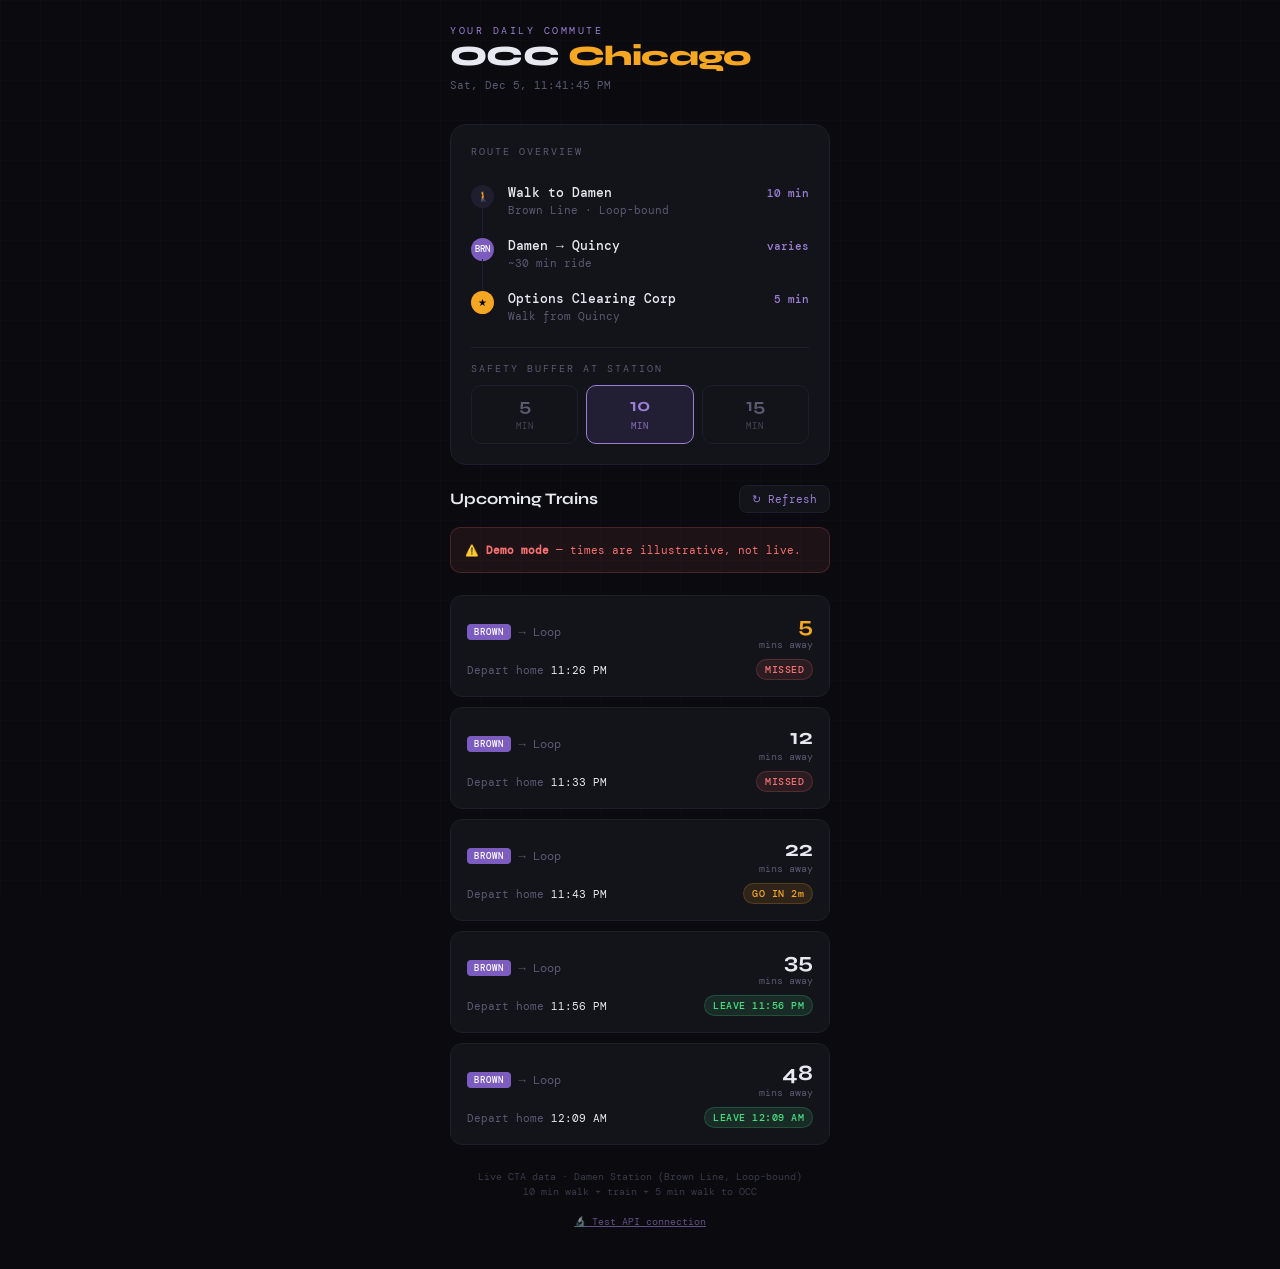
==== commit c3c4b2be: "Update index.html Fixed bugs with train refresh" ====
--- a/index.html
+++ b/index.html
@@ -544,10 +544,14 @@
 }
 
 async function fetchViaProxies(ctaUrl) {
+  // Cache-buster: proxies (and browsers) cache identical URLs, which
+  // makes every "refresh" return the same stale data. Appending a
+  // timestamp makes each request unique. CTA ignores unknown params.
+  const bustedUrl = ctaUrl + '&_=' + Date.now();
   let lastErr = null;
   for (const wrap of PROXIES) {
     try {
-      const resp = await fetch(wrap(ctaUrl));
+      const resp = await fetch(wrap(bustedUrl), { cache: 'no-store' });
       if (!resp.ok) throw new Error('HTTP ' + resp.status);
       return await resp.text();
     } catch (e) {
@@ -727,6 +731,12 @@
       '</div>' +
     '</div>';
   }).join('');
+
+  // Keep the selected train highlighted across re-renders
+  if (selectedTrain !== null) {
+    const sel = document.getElementById('train-' + selectedTrain);
+    if (sel) sel.classList.add('selected');
+  }
 }
 
 function selectTrain(idx) {
@@ -871,6 +881,22 @@
 setInterval(updateClock, 1000);
 fetchTrains();
 setInterval(fetchTrains, 60000);
+
+// Tick the countdowns locally between API fetches so "mins away"
+// and LEAVE labels stay accurate even if a fetch is slow or fails.
+setInterval(function() {
+  if (lastItems && !isDemoMode) renderTrainItems(lastItems, false);
+}, 20000);
+
+// Phone browsers pause timers when the app is backgrounded, so the
+// data goes stale. Refetch immediately whenever the app comes back
+// to the foreground or is restored from the back/forward cache.
+document.addEventListener('visibilitychange', function() {
+  if (document.visibilityState === 'visible') fetchTrains();
+});
+window.addEventListener('pageshow', function(e) {
+  if (e.persisted) fetchTrains();
+});
 </script>
 </body>
 </html>
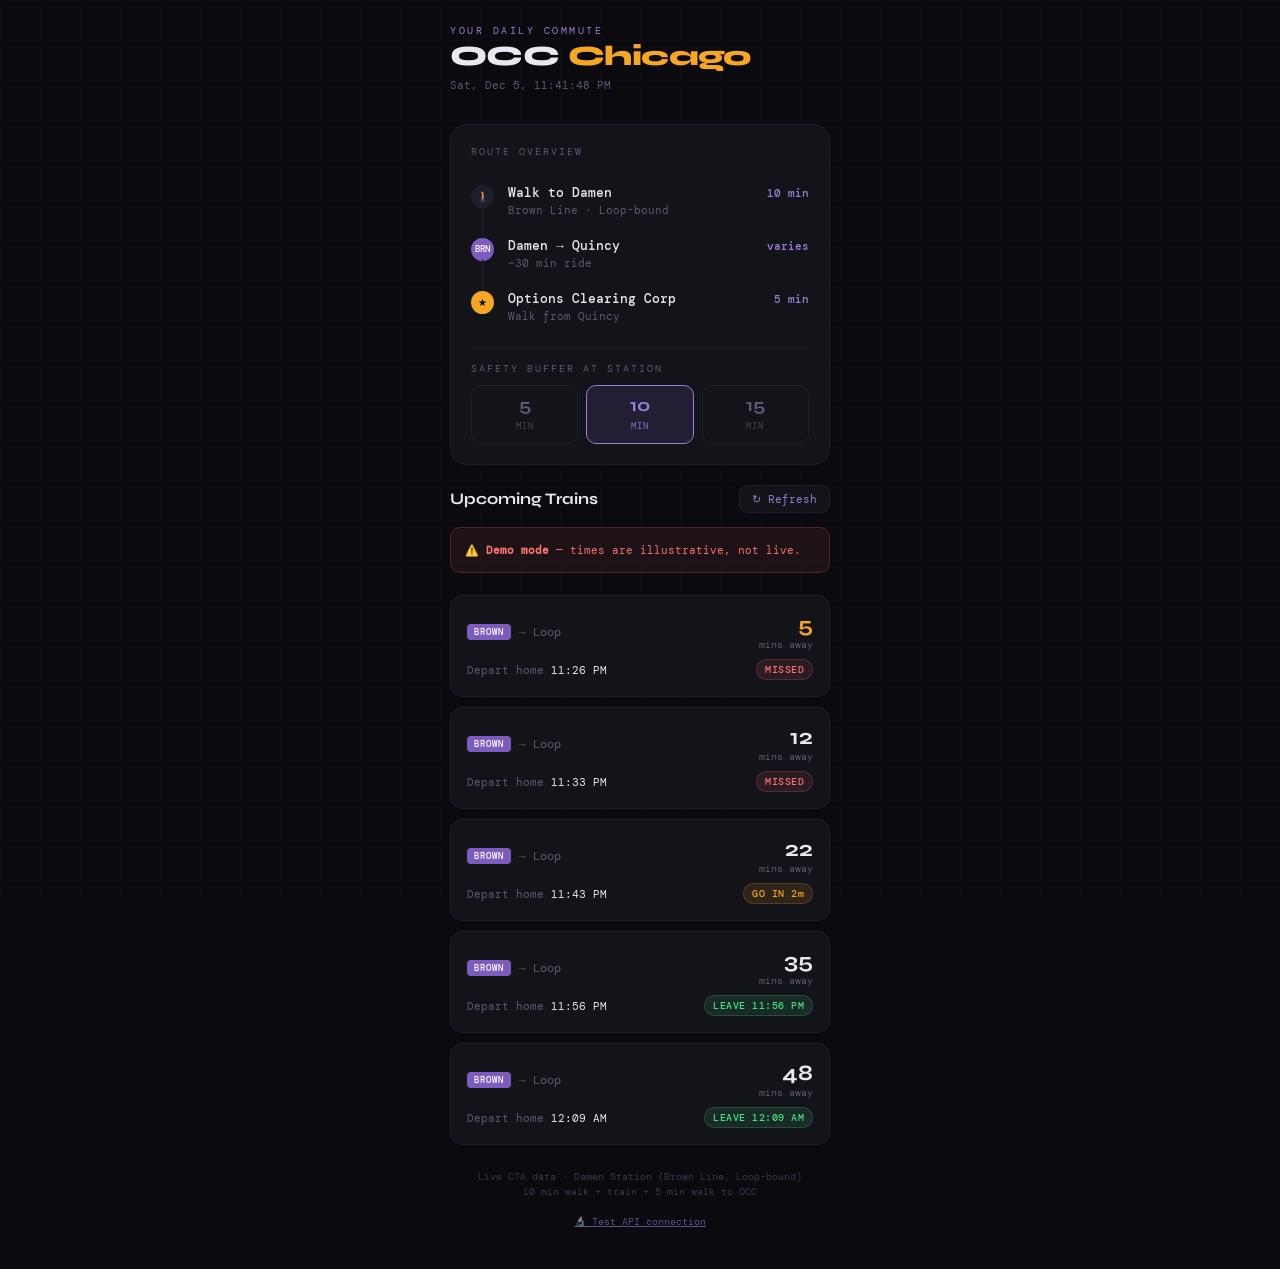
==== commit e15718c2: "Update index.html Fixed bug with time stamp" ====
--- a/index.html
+++ b/index.html
@@ -528,8 +528,11 @@
 // CTA's API doesn't send CORS headers, so requests go through a
 // proxy. If the first proxy fails, the second is tried automatically.
 const PROXIES = [
-  (url) => 'https://corsproxy.io/?url=' + encodeURIComponent(url),
-  (url) => 'https://api.allorigins.win/raw?url=' + encodeURIComponent(url)
+  // Cache-buster (&_=timestamp) goes on the PROXY url, not the CTA
+  // url — CTA rejects unknown parameters with error 500. The proxy
+  // ignores the extra param but caches see a unique URL each time.
+  (url) => 'https://corsproxy.io/?url=' + encodeURIComponent(url) + '&_=' + Date.now(),
+  (url) => 'https://api.allorigins.win/raw?url=' + encodeURIComponent(url) + '&_=' + Date.now()
 ];
 // ============================================================
 
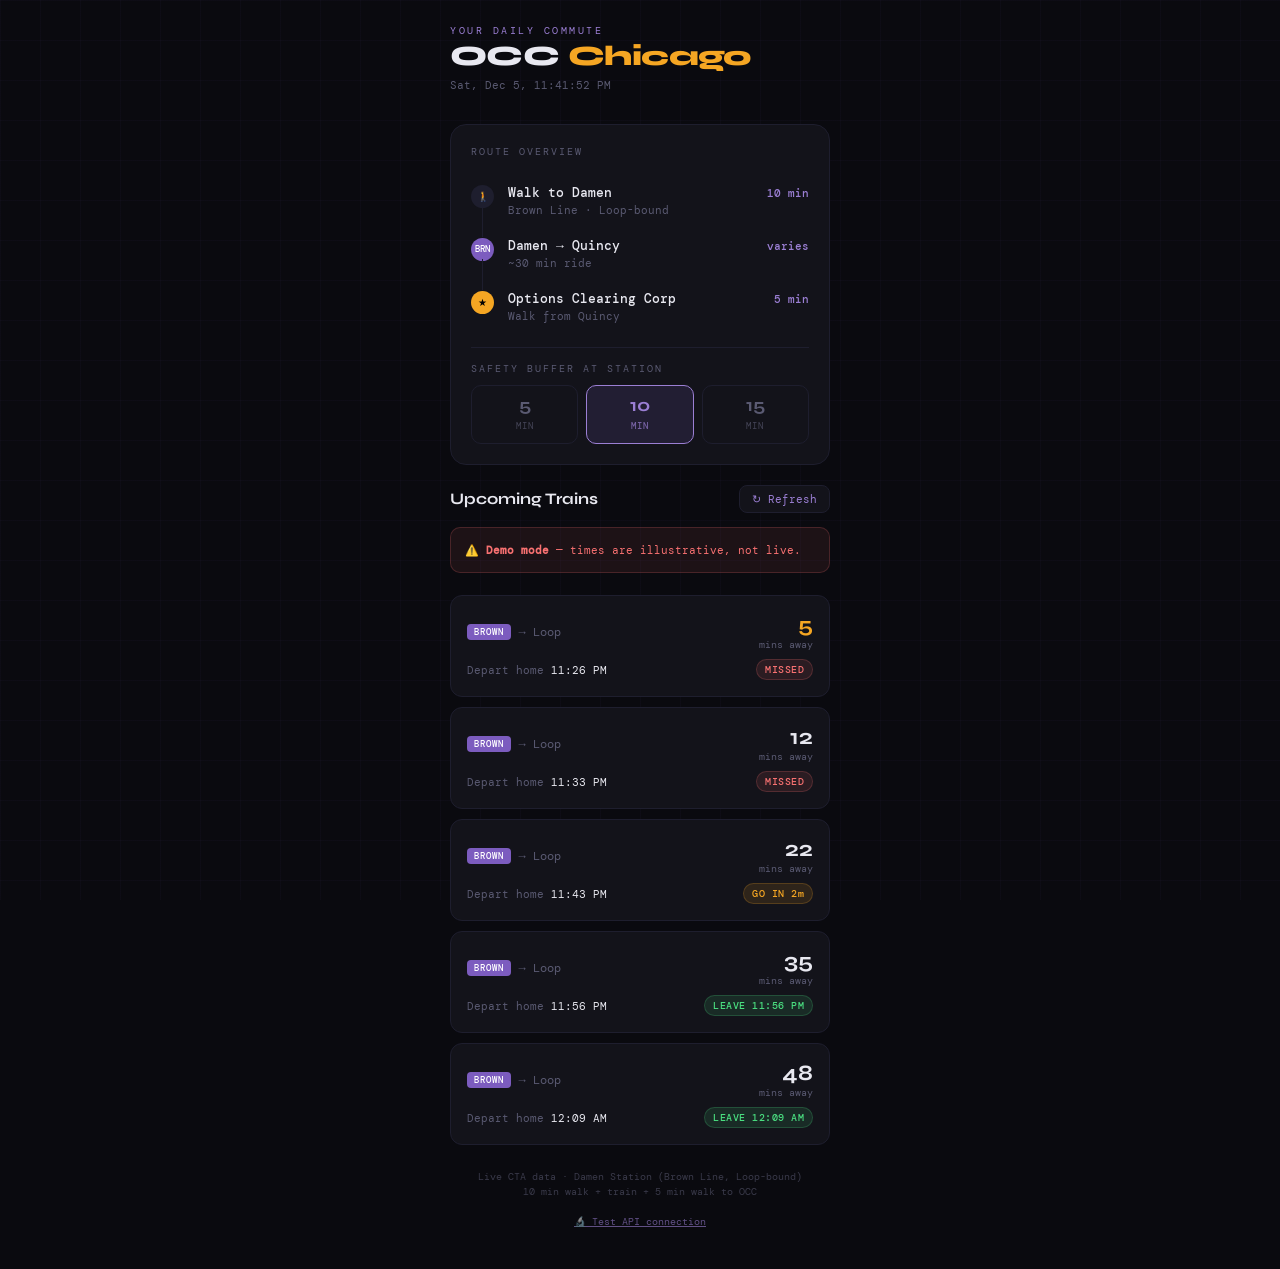
==== commit cbbeeb0f: "Update index.html" ====
--- a/index.html
+++ b/index.html
@@ -528,11 +528,11 @@
 // CTA's API doesn't send CORS headers, so requests go through a
 // proxy. If the first proxy fails, the second is tried automatically.
 const PROXIES = [
-  // Cache-buster (&_=timestamp) goes on the PROXY url, not the CTA
-  // url — CTA rejects unknown parameters with error 500. The proxy
-  // ignores the extra param but caches see a unique URL each time.
-  (url) => 'https://corsproxy.io/?url=' + encodeURIComponent(url) + '&_=' + Date.now(),
-  (url) => 'https://api.allorigins.win/raw?url=' + encodeURIComponent(url) + '&_=' + Date.now()
+  // NOTE: do not append extra query params here — corsproxy.io
+  // forwards anything after ?url= to the target, and CTA rejects
+  // unknown parameters with error 500.
+  (url) => 'https://corsproxy.io/?url=' + encodeURIComponent(url),
+  (url) => 'https://api.allorigins.win/raw?url=' + encodeURIComponent(url)
 ];
 // ============================================================
 
@@ -547,14 +547,10 @@
 }
 
 async function fetchViaProxies(ctaUrl) {
-  // Cache-buster: proxies (and browsers) cache identical URLs, which
-  // makes every "refresh" return the same stale data. Appending a
-  // timestamp makes each request unique. CTA ignores unknown params.
-  const bustedUrl = ctaUrl + '&_=' + Date.now();
   let lastErr = null;
   for (const wrap of PROXIES) {
     try {
-      const resp = await fetch(wrap(bustedUrl), { cache: 'no-store' });
+      const resp = await fetch(wrap(ctaUrl), { cache: 'no-store' });
       if (!resp.ok) throw new Error('HTTP ' + resp.status);
       return await resp.text();
     } catch (e) {
@@ -625,10 +621,11 @@
     const root = data && data.ctatt;
     if (!root) throw new Error('No ctatt in response: ' + raw.substring(0, 200));
 
-    // errCd can be string "0" or integer 0 — coerce to string
-    const errCd = String((root.errCd && root.errCd[0]) || root.errCd || '0');
+    // errCd may be a string, number, or array depending on response.
+    // Never index a string directly ("500"[0] === "5").
+    const errCd = String(Array.isArray(root.errCd) ? root.errCd[0] : (root.errCd != null ? root.errCd : '0'));
     if (errCd !== '0') {
-      const errNm = (root.errNm && root.errNm[0]) || root.errNm || 'Unknown CTA error';
+      const errNm = Array.isArray(root.errNm) ? root.errNm[0] : (root.errNm || 'Unknown CTA error');
       throw new Error('CTA API error ' + errCd + ': ' + errNm);
     }
 
@@ -827,8 +824,10 @@
     }
 
     const root = data && data.ctatt;
-    const errCd = String((root && root.errCd && root.errCd[0]) || (root && root.errCd) || '0');
-    const errNm = (root && root.errNm && root.errNm[0]) || (root && root.errNm) || '';
+    const rawCd = root ? root.errCd : null;
+    const rawNm = root ? root.errNm : null;
+    const errCd = String(Array.isArray(rawCd) ? rawCd[0] : (rawCd != null ? rawCd : '0'));
+    const errNm = String(Array.isArray(rawNm) ? rawNm[0] : (rawNm || ''));
 
     if (errCd !== '0') {
       box.style.color = '#f5a623';
